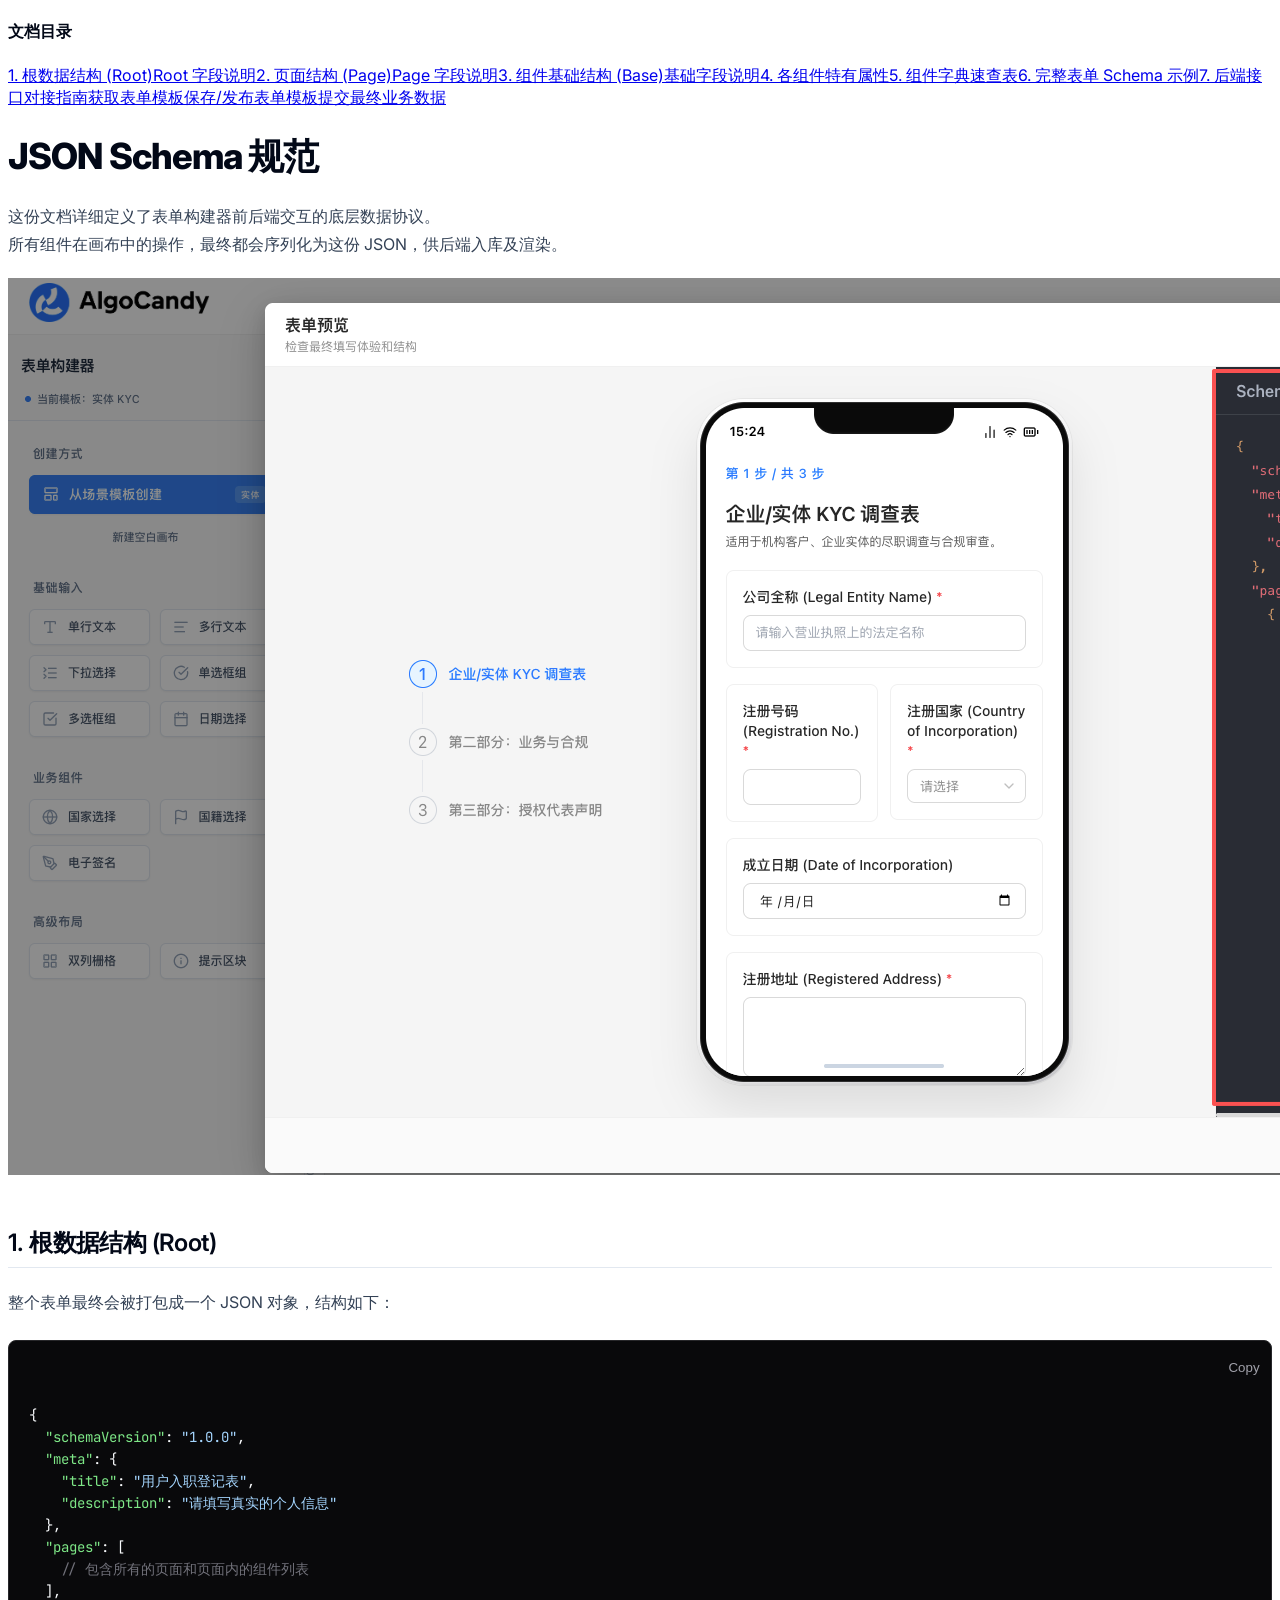
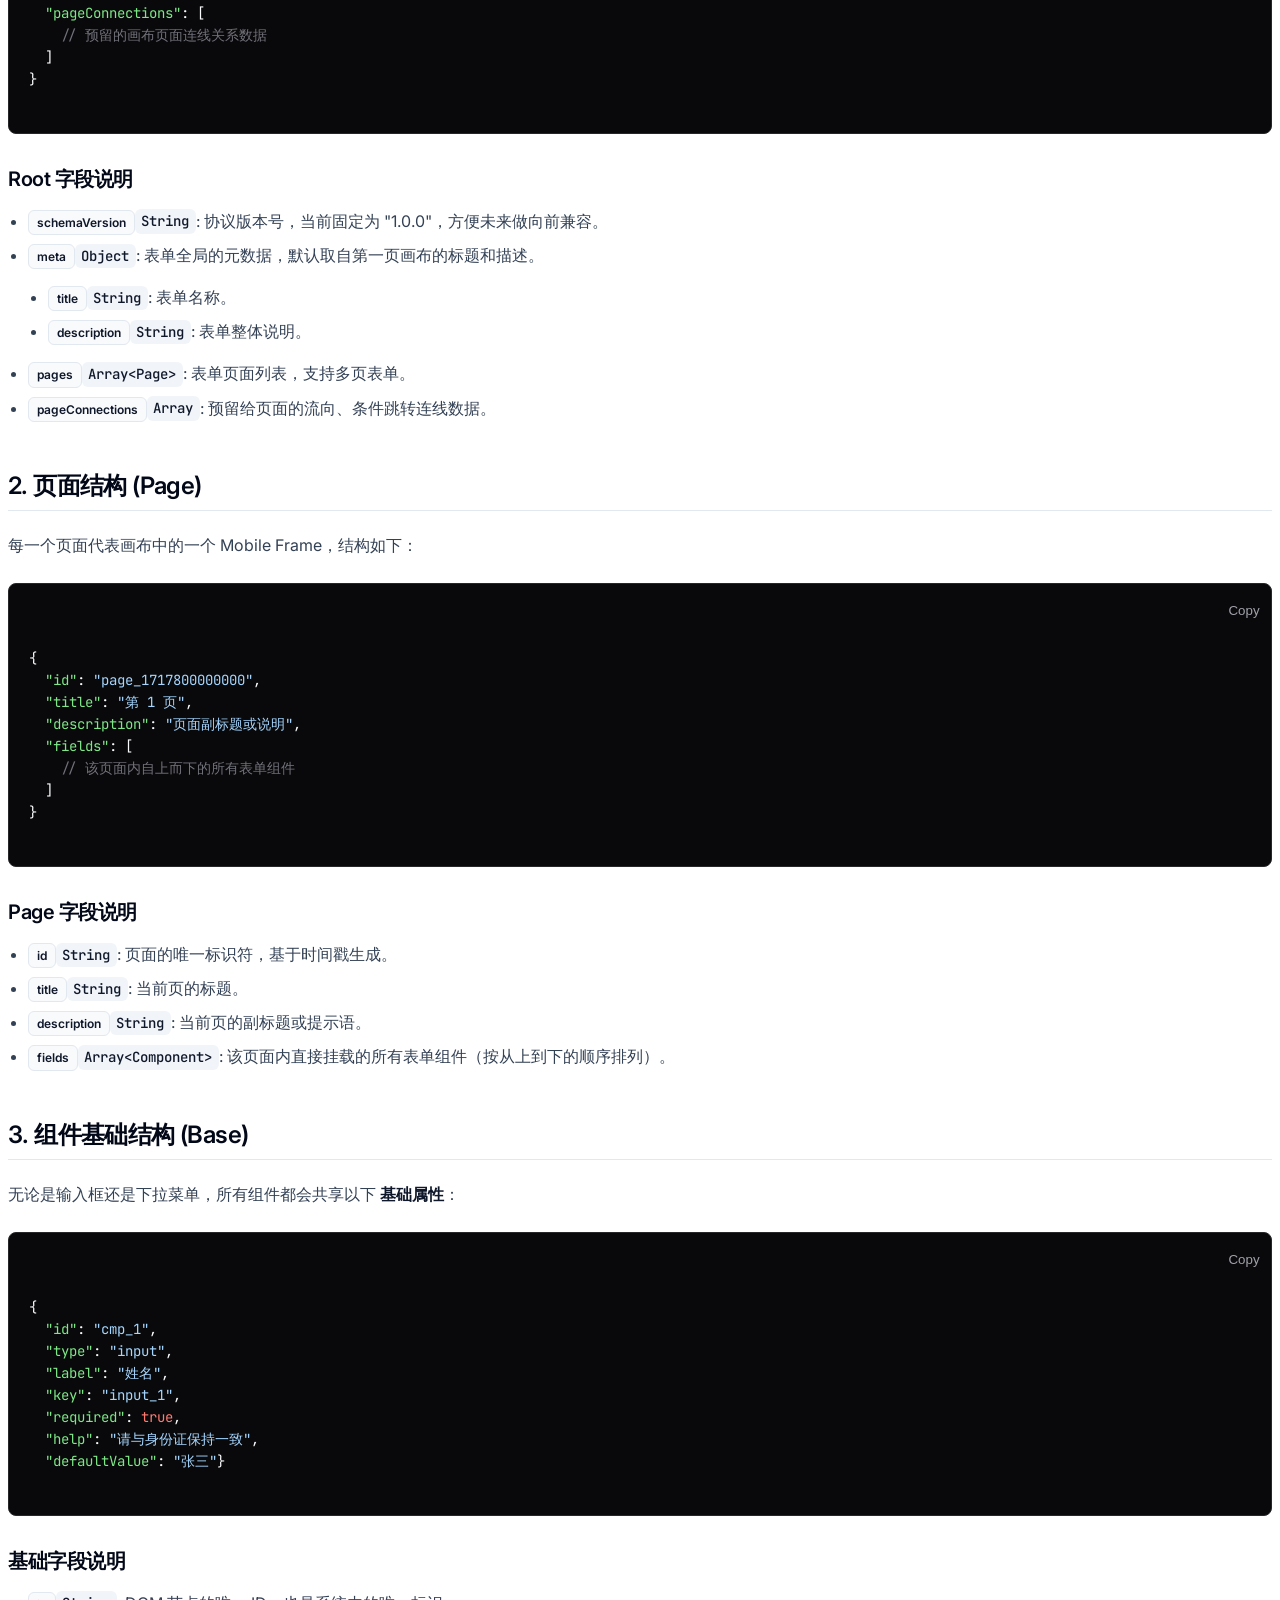
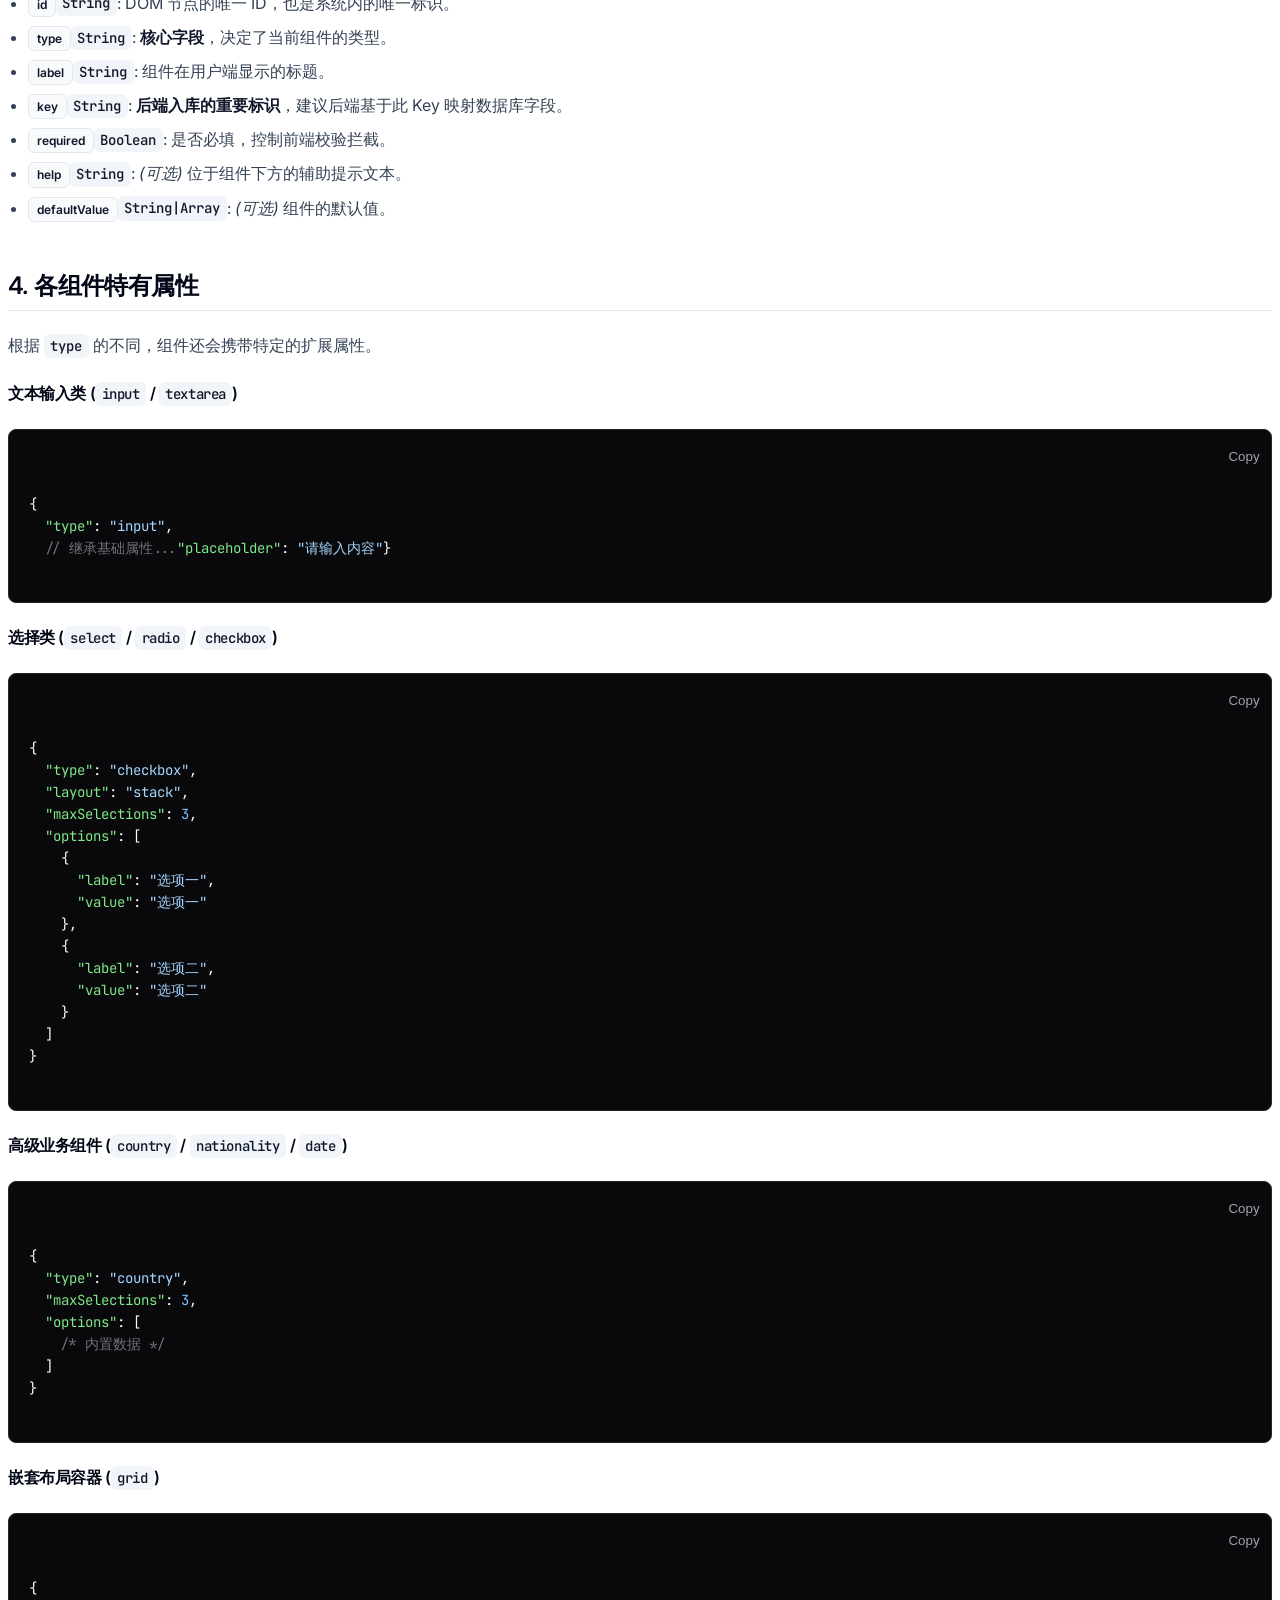
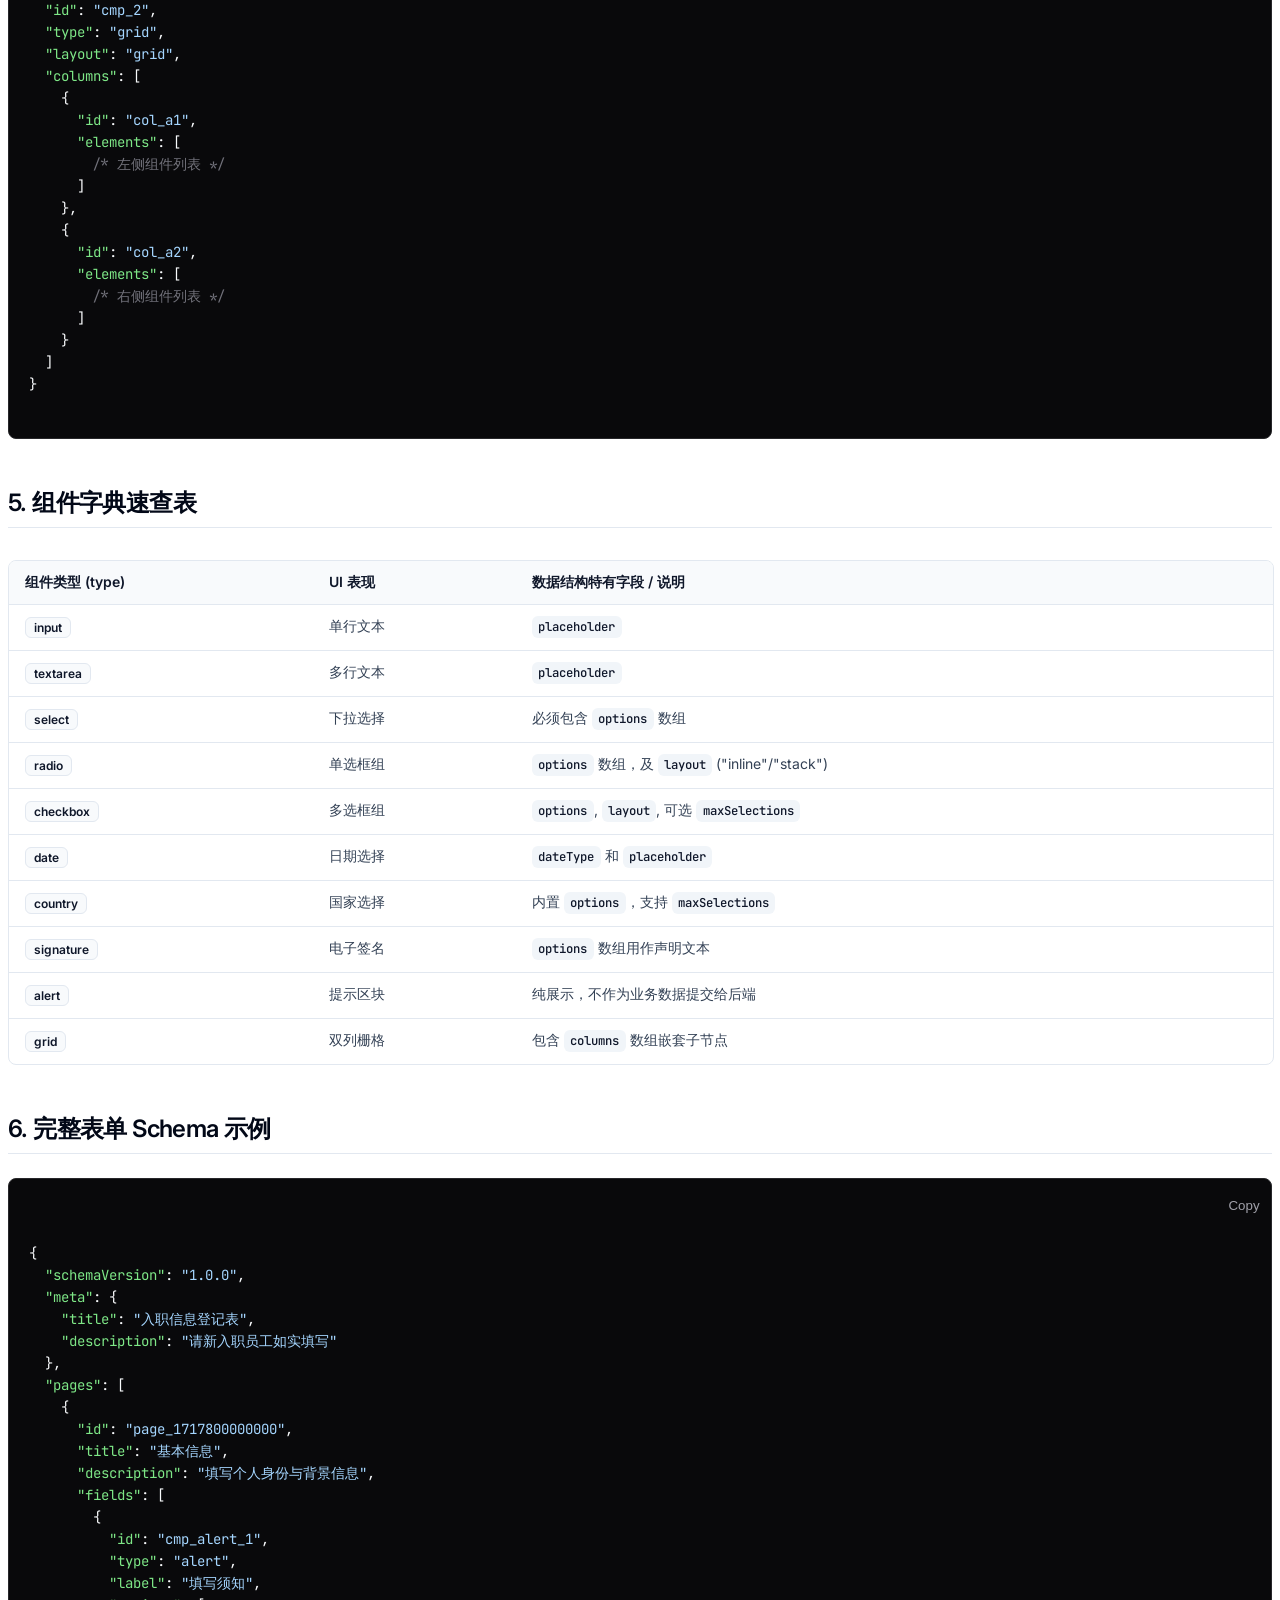
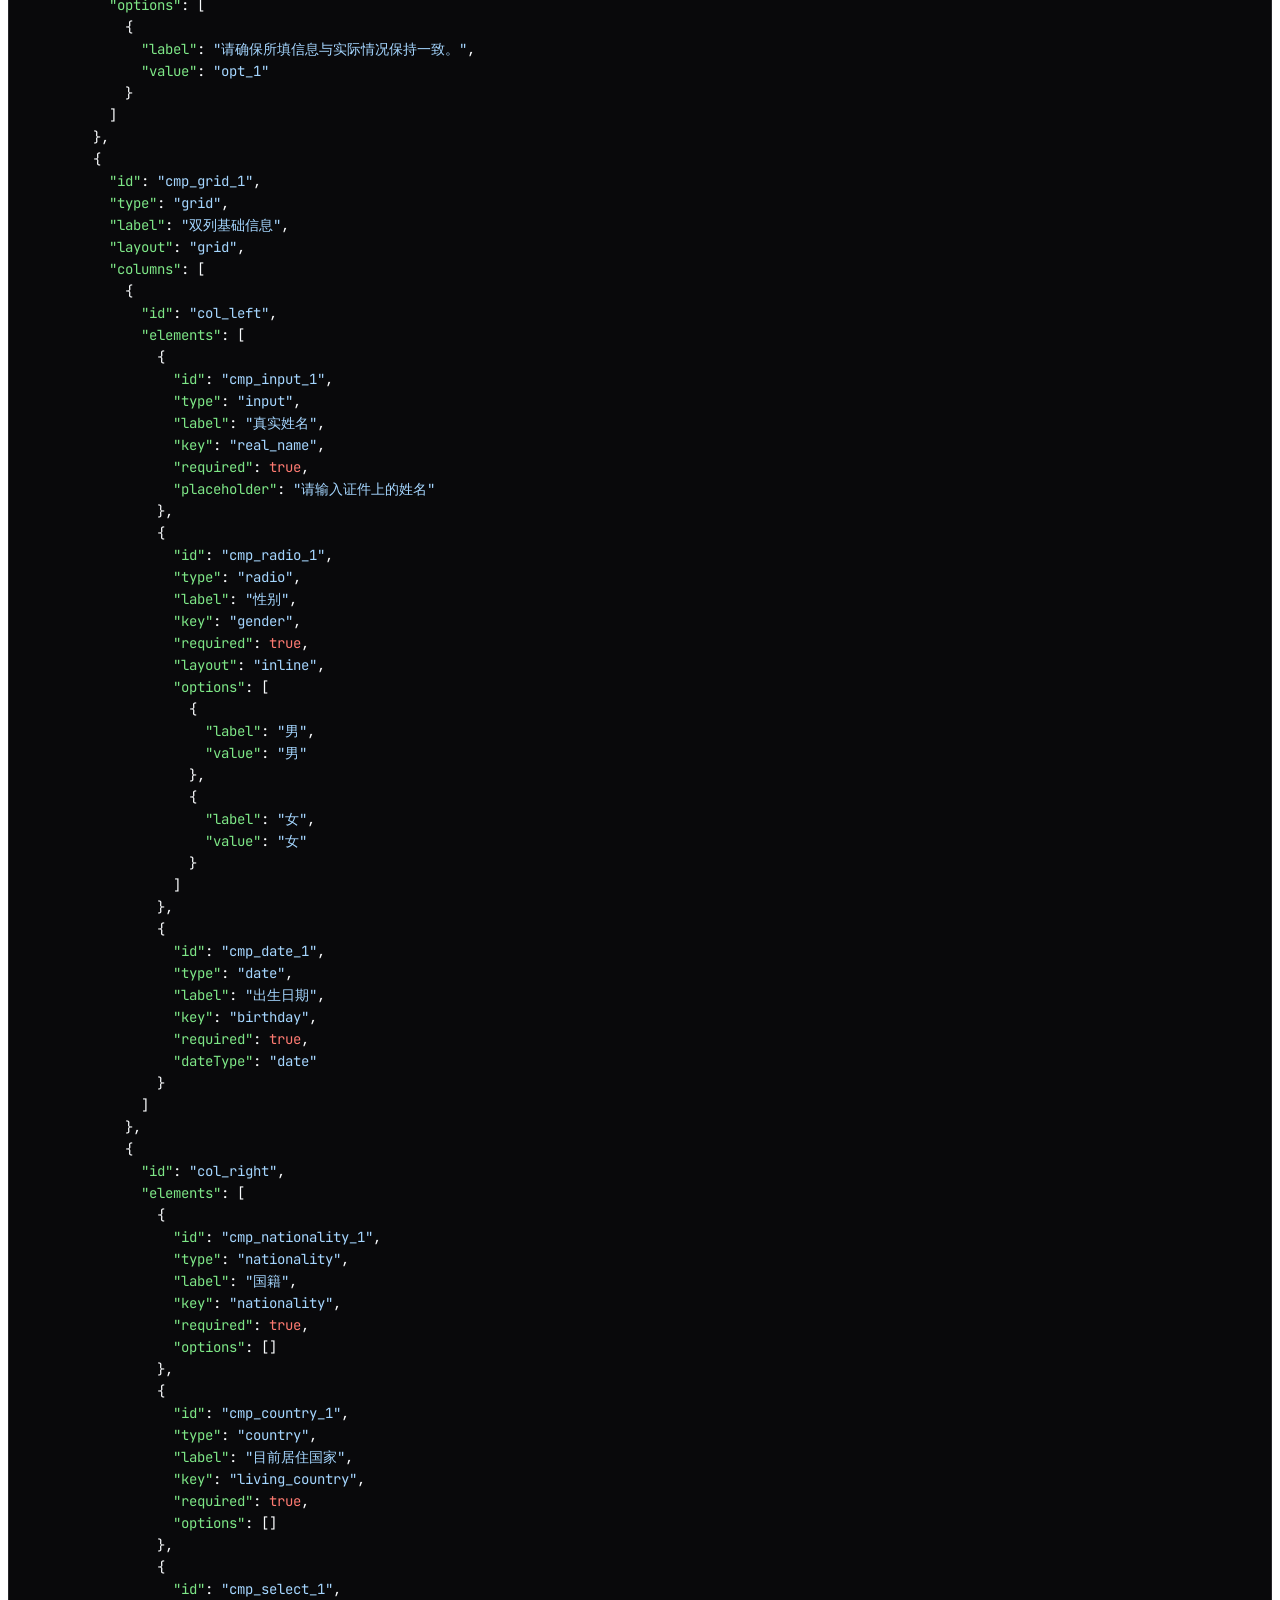
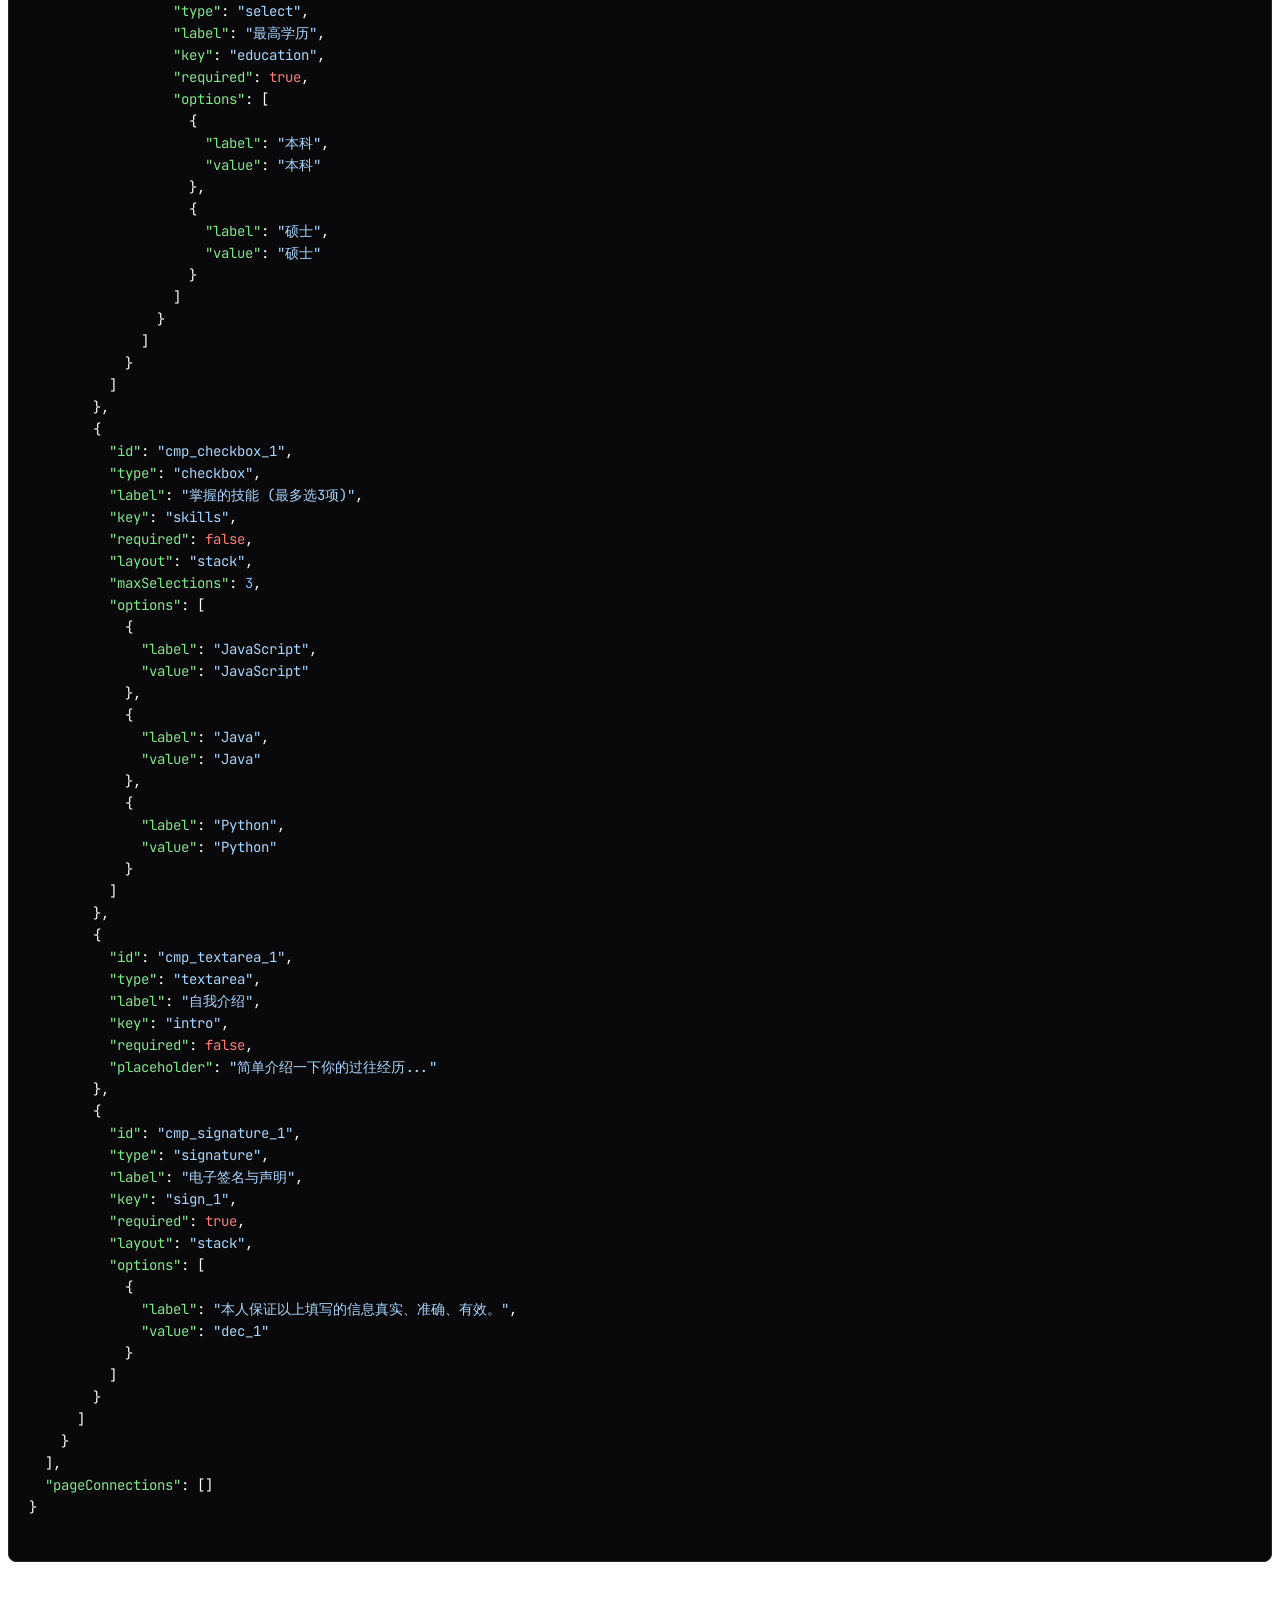
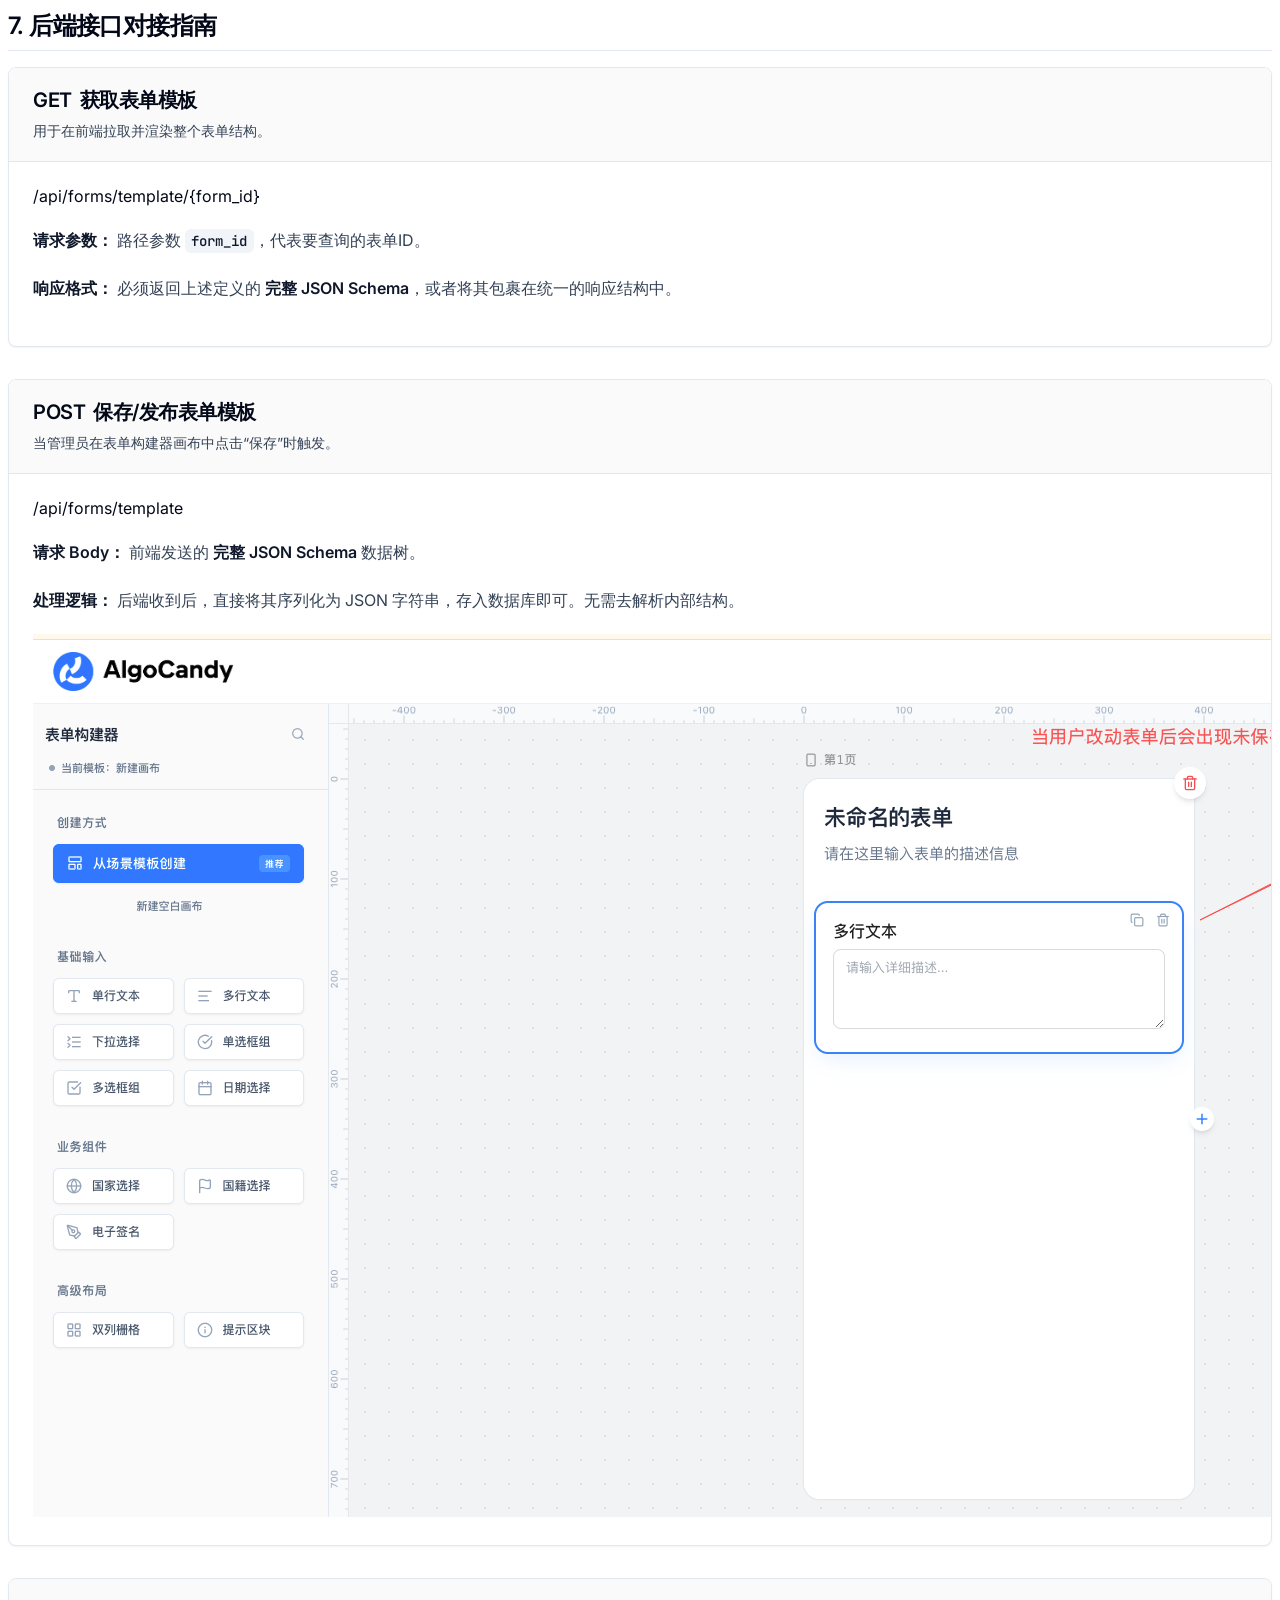
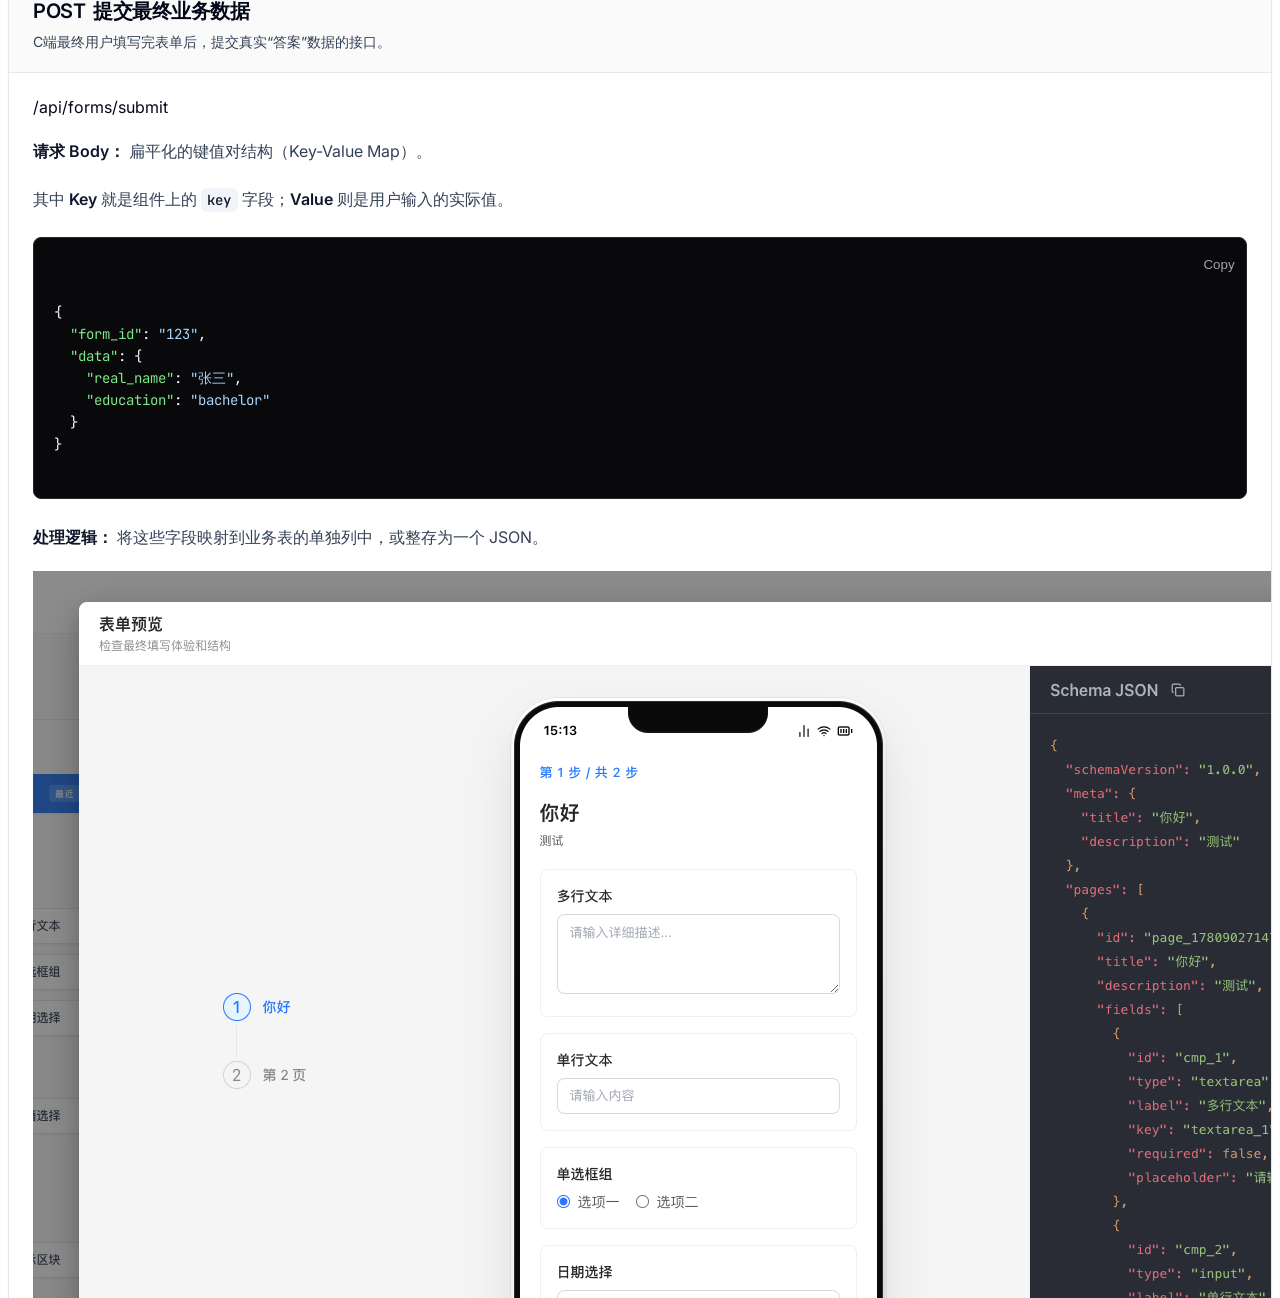
==== docs/schema_doc.html @ da994512 "docs:新增文档" ====
<!DOCTYPE html>
<html lang="zh-CN">

<head>
    <meta charset="UTF-8">
    <meta name="viewport" content="width=device-width,initial-scale=1">
    <title>表单构建器 JSON Schema 规范</title>
    <script src="https://cdn.tailwindcss.com"></script>
    <script src="https://cdn.jsdelivr.net/npm/lucide@latest/dist/umd/lucide.min.js"></script>
    <style>
        @import url(https://fonts.googleapis.com/css2?family=Inter:wght@400;500;600;700&display=swap);
        @import url(https://fonts.googleapis.com/css2?family=JetBrains+Mono:wght@400;500&display=swap);

        body {
            font-family: Inter, -apple-system, BlinkMacSystemFont, "Segoe UI", Roboto, "Helvetica Neue", Arial, sans-serif;
            background-color: #fff;
            color: #020817;
            -webkit-font-smoothing: antialiased
        }

        code {
            font-family: "JetBrains Mono", ui-monospace, SFMono-Regular, Menlo, Monaco, Consolas, monospace
        }

        .prose h1 {
            font-size: 2.25rem;
            font-weight: 800;
            letter-spacing: -.025em;
            margin-bottom: 1rem
        }

        .prose h2 {
            font-size: 1.5rem;
            font-weight: 600;
            letter-spacing: -.025em;
            margin-top: 3rem;
            margin-bottom: 1rem;
            padding-bottom: .5rem;
            border-bottom: 1px solid #e2e8f0;
            display: flex;
            align-items: center;
            gap: .5rem
        }

        .prose h3 {
            font-size: 1.25rem;
            font-weight: 600;
            letter-spacing: -.025em;
            margin-top: 2rem;
            margin-bottom: 1rem
        }

        .prose h4 {
            font-size: 1rem;
            font-weight: 600;
            letter-spacing: -.025em;
            margin-top: 1.5rem;
            margin-bottom: .5rem
        }

        .prose p {
            margin-top: 1.25rem;
            margin-bottom: 1.25rem;
            line-height: 1.75;
            color: #334155
        }

        .prose ul {
            margin-top: 1rem;
            margin-bottom: 1rem;
            padding-left: 1.25rem;
            list-style-type: disc;
            color: #334155
        }

        .prose li {
            margin-top: .5rem;
            line-height: 1.6
        }

        .prose strong {
            font-weight: 600;
            color: #0f172a
        }

        .prose :not(pre)>code {
            background-color: #f1f5f9;
            padding: .2rem .4rem;
            border-radius: .375rem;
            font-size: .875em;
            font-weight: 500;
            color: #0f172a
        }

        .code-block-wrapper {
            position: relative;
            margin-top: 1.5rem;
            margin-bottom: 1.5rem
        }

        pre {
            background-color: #09090b;
            color: #f8fafc;
            padding: 1.25rem;
            border-radius: .5rem;
            overflow-x: auto;
            font-size: .875rem;
            line-height: 1.5;
            margin: 0;
            border: 1px solid #27272a
        }

        .badge {
            display: inline-flex;
            align-items: center;
            border-radius: .375rem;
            border: 1px solid #e2e8f0;
            background-color: #f8fafc;
            padding: .125rem .5rem;
            font-size: .75rem;
            font-weight: 600;
            color: #0f172a;
            transition: background-color .2s
        }

        .badge-primary {
            background-color: #0f172a;
            color: #f8fafc;
            border-color: transparent
        }

        .table-container {
            width: 100%;
            overflow-x: auto;
            margin-top: 2rem;
            margin-bottom: 2rem;
            border-radius: .5rem;
            border: 1px solid #e2e8f0
        }

        table {
            width: 100%;
            text-align: left;
            border-collapse: collapse;
            font-size: .875rem
        }

        th {
            border-bottom: 1px solid #e2e8f0;
            padding: .75rem 1rem;
            font-weight: 600;
            color: #0f172a;
            background-color: #f8fafc
        }

        td {
            border-bottom: 1px solid #e2e8f0;
            padding: .75rem 1rem;
            color: #334155;
            vertical-align: top
        }

        tr:last-child td {
            border-bottom: none
        }

        tr:hover td {
            background-color: #f8fafc
        }

        .copy-btn {
            position: absolute;
            top: .75rem;
            right: .75rem;
            display: inline-flex;
            align-items: center;
            justify-content: center;
            border-radius: .375rem;
            height: 2rem;
            width: 2rem;
            color: #a1a1aa;
            background-color: transparent;
            border: none;
            transition: all .2s;
            cursor: pointer
        }

        .copy-btn:hover {
            color: #f8fafc;
            background-color: rgba(255, 255, 255, .1)
        }

        .copy-btn.copied {
            color: #10b981
        }

        .syntax-string {
            color: #a5d6ff
        }

        .syntax-number {
            color: #79c0ff
        }

        .syntax-boolean {
            color: #ff7b72
        }

        .syntax-key {
            color: #7ee787
        }

        .syntax-comment {
            color: #71717a
        }

        .card {
            border-radius: .5rem;
            border: 1px solid #e2e8f0;
            background-color: #fff;
            color: #020817;
            box-shadow: 0 1px 2px 0 rgba(0, 0, 0, .05);
            margin-bottom: 2rem;
            overflow: hidden
        }

        .card-header {
            display: flex;
            flex-direction: column;
            gap: .5rem;
            padding: 1.25rem 1.5rem;
            border-bottom: 1px solid #e2e8f0;
            background-color: #fafafa
        }

        .card-title {
            font-size: 1.125rem;
            font-weight: 600;
            line-height: 1.2;
            letter-spacing: -.025em;
            display: flex;
            align-items: center;
            gap: .5rem;
            margin: 0 !important
        }

        .card-description {
            font-size: .875rem;
            color: #64748b;
            margin: 0 !important;
            line-height: 1.5 !important
        }

        .card-content {
            padding: 1.5rem
        }

        #lightbox-overlay {
            position: fixed;
            top: 0;
            left: 0;
            width: 100vw;
            height: 100vh;
            background-color: rgba(0, 0, 0, .85);
            backdrop-filter: blur(4px);
            display: flex;
            justify-content: center;
            align-items: center;
            z-index: 9999;
            opacity: 0;
            pointer-events: none;
            transition: opacity .2s ease-in-out
        }

        #lightbox-overlay.active {
            opacity: 1;
            pointer-events: auto
        }

        #lightbox-overlay img {
            max-width: 90vw;
            max-height: 90vh;
            border-radius: .5rem;
            box-shadow: 0 25px 50px -12px rgba(0, 0, 0, .5);
            transform: scale(.95);
            transition: transform .2s cubic-bezier(.4, 0, .2, 1);
            object-fit: contain
        }

        #lightbox-overlay.active img {
            transform: scale(1)
        }

        .zoomable-img {
            cursor: zoom-in;
            transition: all .2s ease
        }

        .zoomable-img:hover {
            opacity: .9;
            box-shadow: 0 10px 15px -3px rgba(0, 0, 0, .1), 0 4px 6px -2px rgba(0, 0, 0, .05)
        }
    </style>
</head>

<body>
    <div class="flex max-w-7xl mx-auto px-4 sm:px-6 lg:px-8">
        <div class="hidden lg:block w-64 shrink-0 py-12 pr-8 border-r border-slate-100">
            <div class="sticky top-12">
                <h4 class="text-sm font-semibold text-slate-900 mb-4 tracking-tight">文档目录</h4>
                <nav id="toc" class="flex flex-col gap-2.5 text-[13px] text-slate-600 relative"></nav>
            </div>
        </div>
        <div class="flex-1 max-w-4xl py-12 px-6 sm:px-8 lg:pl-12 prose min-w-0" id="main-content">
            <h1>JSON Schema 规范</h1>
            <p class="text-lg text-slate-500 mt-2 mb-6">这份文档详细定义了表单构建器前后端交互的底层数据协议。<br>所有组件在画布中的操作，最终都会序列化为这份 JSON，供后端入库及渲染。</p><img src="images/image.png" alt="表单构建器（Admin 端）整体界面概览" class="zoomable-img my-8 rounded-xl border border-slate-200 shadow-sm w-full h-auto">
            <h2>1. 根数据结构 (Root)</h2>
            <p>整个表单最终会被打包成一个 JSON 对象，结构如下：</p>
            <div class="code-block-wrapper">
                <pre><code>

{
  <span class="syntax-key">"schemaVersion"</span>: <span class="syntax-string">"1.0.0"</span>,
  <span class="syntax-key">"meta"</span>: {
    <span class="syntax-key">"title"</span>: <span class="syntax-string">"用户入职登记表"</span>,
    <span class="syntax-key">"description"</span>: <span class="syntax-string">"请填写真实的个人信息"</span>
  },
  <span class="syntax-key">"pages"</span>: [
    <span class="syntax-comment">// 包含所有的页面和页面内的组件列表</span>
  ],
  <span class="syntax-key">"pageConnections"</span>: [
    <span class="syntax-comment">// 预留的画布页面连线关系数据</span>
  ]
}

</code></pre>
            </div>
            <h3>Root 字段说明</h3>
            <ul>
                <li><strong><span class="badge">schemaVersion</span></strong><code>String</code>: 协议版本号，当前固定为 "1.0.0"，方便未来做向前兼容。</li>
                <li><strong><span class="badge">meta</span></strong><code>Object</code>: 表单全局的元数据，默认取自第一页画布的标题和描述。<ul>
                        <li><strong><span class="badge">title</span></strong><code>String</code>: 表单名称。</li>
                        <li><strong><span class="badge">description</span></strong><code>String</code>: 表单整体说明。</li>
                    </ul>
                </li>
                <li><strong><span class="badge">pages</span></strong><code>Array&lt;Page&gt;</code>: 表单页面列表，支持多页表单。</li>
                <li><strong><span class="badge">pageConnections</span></strong><code>Array</code>: 预留给页面的流向、条件跳转连线数据。</li>
            </ul>
            <h2>2. 页面结构 (Page)</h2>
            <p>每一个页面代表画布中的一个 Mobile Frame，结构如下：</p>
            <div class="code-block-wrapper">
                <pre><code>

{
  <span class="syntax-key">"id"</span>: <span class="syntax-string">"page_1717800000000"</span>,
  <span class="syntax-key">"title"</span>: <span class="syntax-string">"第 1 页"</span>,
  <span class="syntax-key">"description"</span>: <span class="syntax-string">"页面副标题或说明"</span>,
  <span class="syntax-key">"fields"</span>: [
    <span class="syntax-comment">// 该页面内自上而下的所有表单组件</span>
  ]
}

</code></pre>
            </div>
            <h3>Page 字段说明</h3>
            <ul>
                <li><strong><span class="badge">id</span></strong><code>String</code>: 页面的唯一标识符，基于时间戳生成。</li>
                <li><strong><span class="badge">title</span></strong><code>String</code>: 当前页的标题。</li>
                <li><strong><span class="badge">description</span></strong><code>String</code>: 当前页的副标题或提示语。</li>
                <li><strong><span class="badge">fields</span></strong><code>Array&lt;Component&gt;</code>: 该页面内直接挂载的所有表单组件（按从上到下的顺序排列）。</li>
            </ul>
            <h2>3. 组件基础结构 (Base)</h2>
            <p>无论是输入框还是下拉菜单，所有组件都会共享以下 <strong>基础属性</strong>：</p>
            <div class="code-block-wrapper">
                <pre><code>

{
  <span class="syntax-key">"id"</span>: <span class="syntax-string">"cmp_1"</span>,
  <span class="syntax-key">"type"</span>: <span class="syntax-string">"input"</span>,
  <span class="syntax-key">"label"</span>: <span class="syntax-string">"姓名"</span>,
  <span class="syntax-key">"key"</span>: <span class="syntax-string">"input_1"</span>,
  <span class="syntax-key">"required"</span>: <span class="syntax-boolean">true</span>,
  <span class="syntax-key">"help"</span>: <span class="syntax-string">"请与身份证保持一致"</span>,
  <span class="syntax-key">"defaultValue"</span>: <span class="syntax-string">"张三"</span>}

</code></pre>
            </div>
            <h3>基础字段说明</h3>
            <ul>
                <li><strong><span class="badge">id</span></strong><code>String</code>: DOM 节点的唯一 ID，也是系统内的唯一标识。</li>
                <li><strong><span class="badge">type</span></strong><code>String</code>: <strong>核心字段</strong>，决定了当前组件的类型。</li>
                <li><strong><span class="badge">label</span></strong><code>String</code>: 组件在用户端显示的标题。</li>
                <li><strong><span class="badge">key</span></strong><code>String</code>: <strong>后端入库的重要标识</strong>，建议后端基于此 Key 映射数据库字段。</li>
                <li><strong><span class="badge">required</span></strong><code>Boolean</code>: 是否必填，控制前端校验拦截。</li>
                <li><strong><span class="badge">help</span></strong><code>String</code>: <em>(可选)</em> 位于组件下方的辅助提示文本。</li>
                <li><strong><span class="badge">defaultValue</span></strong><code>String|Array</code>: <em>(可选)</em> 组件的默认值。</li>
            </ul>
            <h2>4. 各组件特有属性</h2>
            <p>根据 <code>type</code> 的不同，组件还会携带特定的扩展属性。</p>
            <h4>文本输入类 (<code>input</code> / <code>textarea</code>)</h4>
            <div class="code-block-wrapper">
                <pre><code>

{
  <span class="syntax-key">"type"</span>: <span class="syntax-string">"input"</span>,
  <span class="syntax-comment">// 继承基础属性...</span><span class="syntax-key">"placeholder"</span>: <span class="syntax-string">"请输入内容"</span>}

</code></pre>
            </div>
            <h4>选择类 (<code>select</code> / <code>radio</code> / <code>checkbox</code>)</h4>
            <div class="code-block-wrapper">
                <pre><code>

{
  <span class="syntax-key">"type"</span>: <span class="syntax-string">"checkbox"</span>,
  <span class="syntax-key">"layout"</span>: <span class="syntax-string">"stack"</span>,
  <span class="syntax-key">"maxSelections"</span>: <span class="syntax-number">3</span>,
  <span class="syntax-key">"options"</span>: [
    {
      <span class="syntax-key">"label"</span>: <span class="syntax-string">"选项一"</span>,
      <span class="syntax-key">"value"</span>: <span class="syntax-string">"选项一"</span>
    },
    {
      <span class="syntax-key">"label"</span>: <span class="syntax-string">"选项二"</span>,
      <span class="syntax-key">"value"</span>: <span class="syntax-string">"选项二"</span>
    }
  ]
}

</code></pre>
            </div>
            <h4>高级业务组件 (<code>country</code> / <code>nationality</code> / <code>date</code>)</h4>
            <div class="code-block-wrapper">
                <pre><code>

{
  <span class="syntax-key">"type"</span>: <span class="syntax-string">"country"</span>,
  <span class="syntax-key">"maxSelections"</span>: <span class="syntax-number">3</span>,
  <span class="syntax-key">"options"</span>: [
    <span class="syntax-comment">/* 内置数据 */</span>
  ]
}

</code></pre>
            </div>
            <h4>嵌套布局容器 (<code>grid</code>)</h4>
            <div class="code-block-wrapper">
                <pre><code>

{
  <span class="syntax-key">"id"</span>: <span class="syntax-string">"cmp_2"</span>,
  <span class="syntax-key">"type"</span>: <span class="syntax-string">"grid"</span>,
  <span class="syntax-key">"layout"</span>: <span class="syntax-string">"grid"</span>,
  <span class="syntax-key">"columns"</span>: [
    {
      <span class="syntax-key">"id"</span>: <span class="syntax-string">"col_a1"</span>,
      <span class="syntax-key">"elements"</span>: [
        <span class="syntax-comment">/* 左侧组件列表 */</span>
      ]
    },
    {
      <span class="syntax-key">"id"</span>: <span class="syntax-string">"col_a2"</span>,
      <span class="syntax-key">"elements"</span>: [
        <span class="syntax-comment">/* 右侧组件列表 */</span>
      ]
    }
  ]
}

</code></pre>
            </div>
            <h2>5. 组件字典速查表</h2>
            <div class="table-container">
                <table>
                    <thead>
                        <tr>
                            <th class="w-1/4">组件类型 (type)</th>
                            <th class="w-1/4">UI 表现</th>
                            <th>数据结构特有字段 / 说明</th>
                        </tr>
                    </thead>
                    <tbody>
                        <tr>
                            <td><span class="badge font-mono">input</span></td>
                            <td>单行文本</td>
                            <td><code>placeholder</code></td>
                        </tr>
                        <tr>
                            <td><span class="badge font-mono">textarea</span></td>
                            <td>多行文本</td>
                            <td><code>placeholder</code></td>
                        </tr>
                        <tr>
                            <td><span class="badge font-mono">select</span></td>
                            <td>下拉选择</td>
                            <td>必须包含 <code>options</code> 数组</td>
                        </tr>
                        <tr>
                            <td><span class="badge font-mono">radio</span></td>
                            <td>单选框组</td>
                            <td><code>options</code> 数组，及 <code>layout</code> ("inline"/"stack")</td>
                        </tr>
                        <tr>
                            <td><span class="badge font-mono">checkbox</span></td>
                            <td>多选框组</td>
                            <td><code>options</code>, <code>layout</code>, 可选 <code>maxSelections</code></td>
                        </tr>
                        <tr>
                            <td><span class="badge font-mono">date</span></td>
                            <td>日期选择</td>
                            <td><code>dateType</code> 和 <code>placeholder</code></td>
                        </tr>
                        <tr>
                            <td><span class="badge font-mono">country</span></td>
                            <td>国家选择</td>
                            <td>内置 <code>options</code>，支持 <code>maxSelections</code></td>
                        </tr>
                        <tr>
                            <td><span class="badge font-mono">signature</span></td>
                            <td>电子签名</td>
                            <td><code>options</code> 数组用作声明文本</td>
                        </tr>
                        <tr>
                            <td><span class="badge font-mono">alert</span></td>
                            <td>提示区块</td>
                            <td>纯展示，不作为业务数据提交给后端</td>
                        </tr>
                        <tr>
                            <td><span class="badge font-mono">grid</span></td>
                            <td>双列栅格</td>
                            <td>包含 <code>columns</code> 数组嵌套子节点</td>
                        </tr>
                    </tbody>
                </table>
            </div>
            <h2>6. 完整表单 Schema 示例</h2>
            <div class="code-block-wrapper">
                <pre><code>

{
  <span class="syntax-key">"schemaVersion"</span>: <span class="syntax-string">"1.0.0"</span>,
  <span class="syntax-key">"meta"</span>: {
    <span class="syntax-key">"title"</span>: <span class="syntax-string">"入职信息登记表"</span>,
    <span class="syntax-key">"description"</span>: <span class="syntax-string">"请新入职员工如实填写"</span>
  },
  <span class="syntax-key">"pages"</span>: [
    {
      <span class="syntax-key">"id"</span>: <span class="syntax-string">"page_1717800000000"</span>,
      <span class="syntax-key">"title"</span>: <span class="syntax-string">"基本信息"</span>,
      <span class="syntax-key">"description"</span>: <span class="syntax-string">"填写个人身份与背景信息"</span>,
      <span class="syntax-key">"fields"</span>: [
        {
          <span class="syntax-key">"id"</span>: <span class="syntax-string">"cmp_alert_1"</span>,
          <span class="syntax-key">"type"</span>: <span class="syntax-string">"alert"</span>,
          <span class="syntax-key">"label"</span>: <span class="syntax-string">"填写须知"</span>,
          <span class="syntax-key">"options"</span>: [
            {
              <span class="syntax-key">"label"</span>: <span class="syntax-string">"请确保所填信息与实际情况保持一致。"</span>,
              <span class="syntax-key">"value"</span>: <span class="syntax-string">"opt_1"</span>
            }
          ]
        },
        {
          <span class="syntax-key">"id"</span>: <span class="syntax-string">"cmp_grid_1"</span>,
          <span class="syntax-key">"type"</span>: <span class="syntax-string">"grid"</span>,
          <span class="syntax-key">"label"</span>: <span class="syntax-string">"双列基础信息"</span>,
          <span class="syntax-key">"layout"</span>: <span class="syntax-string">"grid"</span>,
          <span class="syntax-key">"columns"</span>: [
            {
              <span class="syntax-key">"id"</span>: <span class="syntax-string">"col_left"</span>,
              <span class="syntax-key">"elements"</span>: [
                {
                  <span class="syntax-key">"id"</span>: <span class="syntax-string">"cmp_input_1"</span>,
                  <span class="syntax-key">"type"</span>: <span class="syntax-string">"input"</span>,
                  <span class="syntax-key">"label"</span>: <span class="syntax-string">"真实姓名"</span>,
                  <span class="syntax-key">"key"</span>: <span class="syntax-string">"real_name"</span>,
                  <span class="syntax-key">"required"</span>: <span class="syntax-boolean">true</span>,
                  <span class="syntax-key">"placeholder"</span>: <span class="syntax-string">"请输入证件上的姓名"</span>
                },
                {
                  <span class="syntax-key">"id"</span>: <span class="syntax-string">"cmp_radio_1"</span>,
                  <span class="syntax-key">"type"</span>: <span class="syntax-string">"radio"</span>,
                  <span class="syntax-key">"label"</span>: <span class="syntax-string">"性别"</span>,
                  <span class="syntax-key">"key"</span>: <span class="syntax-string">"gender"</span>,
                  <span class="syntax-key">"required"</span>: <span class="syntax-boolean">true</span>,
                  <span class="syntax-key">"layout"</span>: <span class="syntax-string">"inline"</span>,
                  <span class="syntax-key">"options"</span>: [
                    {
                      <span class="syntax-key">"label"</span>: <span class="syntax-string">"男"</span>,
                      <span class="syntax-key">"value"</span>: <span class="syntax-string">"男"</span>
                    },
                    {
                      <span class="syntax-key">"label"</span>: <span class="syntax-string">"女"</span>,
                      <span class="syntax-key">"value"</span>: <span class="syntax-string">"女"</span>
                    }
                  ]
                },
                {
                  <span class="syntax-key">"id"</span>: <span class="syntax-string">"cmp_date_1"</span>,
                  <span class="syntax-key">"type"</span>: <span class="syntax-string">"date"</span>,
                  <span class="syntax-key">"label"</span>: <span class="syntax-string">"出生日期"</span>,
                  <span class="syntax-key">"key"</span>: <span class="syntax-string">"birthday"</span>,
                  <span class="syntax-key">"required"</span>: <span class="syntax-boolean">true</span>,
                  <span class="syntax-key">"dateType"</span>: <span class="syntax-string">"date"</span>
                }
              ]
            },
            {
              <span class="syntax-key">"id"</span>: <span class="syntax-string">"col_right"</span>,
              <span class="syntax-key">"elements"</span>: [
                {
                  <span class="syntax-key">"id"</span>: <span class="syntax-string">"cmp_nationality_1"</span>,
                  <span class="syntax-key">"type"</span>: <span class="syntax-string">"nationality"</span>,
                  <span class="syntax-key">"label"</span>: <span class="syntax-string">"国籍"</span>,
                  <span class="syntax-key">"key"</span>: <span class="syntax-string">"nationality"</span>,
                  <span class="syntax-key">"required"</span>: <span class="syntax-boolean">true</span>,
                  <span class="syntax-key">"options"</span>: []
                },
                {
                  <span class="syntax-key">"id"</span>: <span class="syntax-string">"cmp_country_1"</span>,
                  <span class="syntax-key">"type"</span>: <span class="syntax-string">"country"</span>,
                  <span class="syntax-key">"label"</span>: <span class="syntax-string">"目前居住国家"</span>,
                  <span class="syntax-key">"key"</span>: <span class="syntax-string">"living_country"</span>,
                  <span class="syntax-key">"required"</span>: <span class="syntax-boolean">true</span>,
                  <span class="syntax-key">"options"</span>: []
                },
                {
                  <span class="syntax-key">"id"</span>: <span class="syntax-string">"cmp_select_1"</span>,
                  <span class="syntax-key">"type"</span>: <span class="syntax-string">"select"</span>,
                  <span class="syntax-key">"label"</span>: <span class="syntax-string">"最高学历"</span>,
                  <span class="syntax-key">"key"</span>: <span class="syntax-string">"education"</span>,
                  <span class="syntax-key">"required"</span>: <span class="syntax-boolean">true</span>,
                  <span class="syntax-key">"options"</span>: [
                    {
                      <span class="syntax-key">"label"</span>: <span class="syntax-string">"本科"</span>,
                      <span class="syntax-key">"value"</span>: <span class="syntax-string">"本科"</span>
                    },
                    {
                      <span class="syntax-key">"label"</span>: <span class="syntax-string">"硕士"</span>,
                      <span class="syntax-key">"value"</span>: <span class="syntax-string">"硕士"</span>
                    }
                  ]
                }
              ]
            }
          ]
        },
        {
          <span class="syntax-key">"id"</span>: <span class="syntax-string">"cmp_checkbox_1"</span>,
          <span class="syntax-key">"type"</span>: <span class="syntax-string">"checkbox"</span>,
          <span class="syntax-key">"label"</span>: <span class="syntax-string">"掌握的技能 (最多选3项)"</span>,
          <span class="syntax-key">"key"</span>: <span class="syntax-string">"skills"</span>,
          <span class="syntax-key">"required"</span>: <span class="syntax-boolean">false</span>,
          <span class="syntax-key">"layout"</span>: <span class="syntax-string">"stack"</span>,
          <span class="syntax-key">"maxSelections"</span>: <span class="syntax-number">3</span>,
          <span class="syntax-key">"options"</span>: [
            {
              <span class="syntax-key">"label"</span>: <span class="syntax-string">"JavaScript"</span>,
              <span class="syntax-key">"value"</span>: <span class="syntax-string">"JavaScript"</span>
            },
            {
              <span class="syntax-key">"label"</span>: <span class="syntax-string">"Java"</span>,
              <span class="syntax-key">"value"</span>: <span class="syntax-string">"Java"</span>
            },
            {
              <span class="syntax-key">"label"</span>: <span class="syntax-string">"Python"</span>,
              <span class="syntax-key">"value"</span>: <span class="syntax-string">"Python"</span>
            }
          ]
        },
        {
          <span class="syntax-key">"id"</span>: <span class="syntax-string">"cmp_textarea_1"</span>,
          <span class="syntax-key">"type"</span>: <span class="syntax-string">"textarea"</span>,
          <span class="syntax-key">"label"</span>: <span class="syntax-string">"自我介绍"</span>,
          <span class="syntax-key">"key"</span>: <span class="syntax-string">"intro"</span>,
          <span class="syntax-key">"required"</span>: <span class="syntax-boolean">false</span>,
          <span class="syntax-key">"placeholder"</span>: <span class="syntax-string">"简单介绍一下你的过往经历..."</span>
        },
        {
          <span class="syntax-key">"id"</span>: <span class="syntax-string">"cmp_signature_1"</span>,
          <span class="syntax-key">"type"</span>: <span class="syntax-string">"signature"</span>,
          <span class="syntax-key">"label"</span>: <span class="syntax-string">"电子签名与声明"</span>,
          <span class="syntax-key">"key"</span>: <span class="syntax-string">"sign_1"</span>,
          <span class="syntax-key">"required"</span>: <span class="syntax-boolean">true</span>,
          <span class="syntax-key">"layout"</span>: <span class="syntax-string">"stack"</span>,
          <span class="syntax-key">"options"</span>: [
            {
              <span class="syntax-key">"label"</span>: <span class="syntax-string">"本人保证以上填写的信息真实、准确、有效。"</span>,
              <span class="syntax-key">"value"</span>: <span class="syntax-string">"dec_1"</span>
            }
          ]
        }
      ]
    }
  ],
  <span class="syntax-key">"pageConnections"</span>: []
}

</code></pre>
            </div>
            <h2>7. 后端接口对接指南</h2>
            <div class="card">
                <div class="card-header">
                    <h3 class="card-title"><span class="inline-flex items-center rounded-md border px-2 py-0.5 text-xs font-semibold bg-slate-900 text-slate-50 border-transparent">GET</span> 获取表单模板</h3>
                    <p class="card-description">用于在前端拉取并渲染整个表单结构。</p>
                </div>
                <div class="card-content">
                    <div class="bg-slate-50 p-4 rounded-md border border-slate-200 font-mono text-sm mb-4">/api/forms/template/{form_id}</div>
                    <div class="text-sm text-slate-600 space-y-2">
                        <p><strong class="text-slate-900">请求参数：</strong> 路径参数 <code>form_id</code>，代表要查询的表单ID。</p>
                        <p><strong class="text-slate-900">响应格式：</strong> 必须返回上述定义的 <strong>完整 JSON Schema</strong>，或者将其包裹在统一的响应结构中。</p>
                    </div>
                </div>
            </div>
            <div class="card">
                <div class="card-header">
                    <h3 class="card-title"><span class="inline-flex items-center rounded-md border px-2 py-0.5 text-xs font-semibold bg-slate-100 text-slate-900 border-slate-200">POST</span> 保存/发布表单模板</h3>
                    <p class="card-description">当管理员在表单构建器画布中点击“保存”时触发。</p>
                </div>
                <div class="card-content">
                    <div class="bg-slate-50 p-4 rounded-md border border-slate-200 font-mono text-sm mb-4">/api/forms/template</div>
                    <div class="text-sm text-slate-600 space-y-2">
                        <p><strong class="text-slate-900">请求 Body：</strong> 前端发送的 <strong>完整 JSON Schema</strong> 数据树。</p>
                        <p><strong class="text-slate-900">处理逻辑：</strong> 后端收到后，直接将其序列化为 JSON 字符串，存入数据库即可。无需去解析内部结构。</p>
                    </div><img src="images/image2.png" alt="表单构建器画布设计及右上角保存按钮" class="zoomable-img mt-6 rounded-lg border border-slate-200 shadow-sm w-full h-auto">
                </div>
            </div>
            <div class="card">
                <div class="card-header">
                    <h3 class="card-title"><span class="inline-flex items-center rounded-md border px-2 py-0.5 text-xs font-semibold bg-slate-100 text-slate-900 border-slate-200">POST</span> 提交最终业务数据</h3>
                    <p class="card-description">C端最终用户填写完表单后，提交真实“答案”数据的接口。</p>
                </div>
                <div class="card-content">
                    <div class="bg-slate-50 p-4 rounded-md border border-slate-200 font-mono text-sm mb-4">/api/forms/submit</div>
                    <div class="text-sm text-slate-600 space-y-3">
                        <p><strong class="text-slate-900">请求 Body：</strong> 扁平化的键值对结构（Key-Value Map）。</p>
                        <p>其中 <strong>Key</strong> 就是组件上的 <code>key</code> 字段；<strong>Value</strong> 则是用户输入的实际值。</p>
                        <div class="code-block-wrapper !my-3">
                            <pre class="!m-0"><code>

{
  <span class="syntax-key">"form_id"</span>: <span class="syntax-string">"123"</span>,
  <span class="syntax-key">"data"</span>: {
    <span class="syntax-key">"real_name"</span>: <span class="syntax-string">"张三"</span>,
    <span class="syntax-key">"education"</span>: <span class="syntax-string">"bachelor"</span>
  }
}

</code></pre>
                        </div>
                        <p><strong class="text-slate-900">处理逻辑：</strong> 将这些字段映射到业务表的单独列中，或整存为一个 JSON。</p>
                    </div><img src="images/image3.png" alt="前端（C端）表单填写及提交预览" class="zoomable-img mt-6 rounded-lg border border-slate-200 shadow-sm w-full h-auto">
                </div>
            </div>
        </div>
        <script>
            const hasLucide = "undefined" != typeof lucide;
            hasLucide && lucide.createIcons(), document.querySelectorAll(".code-block-wrapper").forEach(e => {
                const c = e.querySelector("pre");
                if (!c) return;
                const i = document.createElement("button");
                i.className = "copy-btn", i.innerHTML = hasLucide ? '<i data-lucide="copy" class="w-4 h-4"></i>' : "Copy", i.addEventListener("click", () => {
                    const e = c.innerText || c.textContent;
                    navigator.clipboard.writeText(e).then(() => {
                        i.classList.add("copied"), i.innerHTML = hasLucide ? '<i data-lucide="check" class="w-4 h-4"></i>' : "Done", hasLucide && lucide.createIcons({
                            root: i
                        }), setTimeout(() => {
                            i.classList.remove("copied"), i.innerHTML = hasLucide ? '<i data-lucide="copy" class="w-4 h-4"></i>' : "Copy", hasLucide && lucide.createIcons({
                                root: i
                            })
                        }, 2e3)
                    })
                }), e.appendChild(i)
            }), hasLucide && lucide.createIcons()
        </script>
        <div id="lightbox-overlay" onclick="closeLightbox()"><img id="lightbox-img" src="" alt="Enlarged image preview"></div>
    </div>
    <script>
        function openLightbox(e) {
            const t = document.getElementById("lightbox-overlay"),
                c = document.getElementById("lightbox-img");
            c.src = e, t.classList.add("active"), document.body.style.overflow = "hidden"
        }

        function closeLightbox() {
            document.getElementById("lightbox-overlay").classList.remove("active"), document.body.style.overflow = ""
        }
        document.addEventListener("keydown", e => {
            "Escape" === e.key && closeLightbox()
        });
        const mainContent = document.getElementById("main-content"),
            toc = document.getElementById("toc");
        if (mainContent && toc) {
            const e = mainContent.querySelectorAll("h2, h3");
            e.forEach((e, t) => {
                e.id || (e.id = "heading-" + t);
                const c = document.createElement("a");
                c.href = "#" + e.id;
                const o = e.textContent.replace(/GET|POST/, "").trim();
                c.textContent = o, c.className = "hover:text-slate-900 transition-colors inline-block leading-relaxed", "h3" === e.tagName.toLowerCase() && (c.className += " pl-4 text-slate-500"), toc.appendChild(c)
            });
            const t = new IntersectionObserver(e => {
                e.forEach(e => {
                    if (e.isIntersecting) {
                        const t = toc.querySelector(`a[href="#${e.target.id}"]`);
                        toc.querySelectorAll("a").forEach(e => e.classList.remove("text-indigo-600", "font-medium")), t && t.classList.add("text-indigo-600", "font-medium")
                    }
                })
            }, {
                rootMargin: "0px 0px -80% 0px"
            });
            e.forEach(e => t.observe(e))
        }
    </script>
</body>

</html>
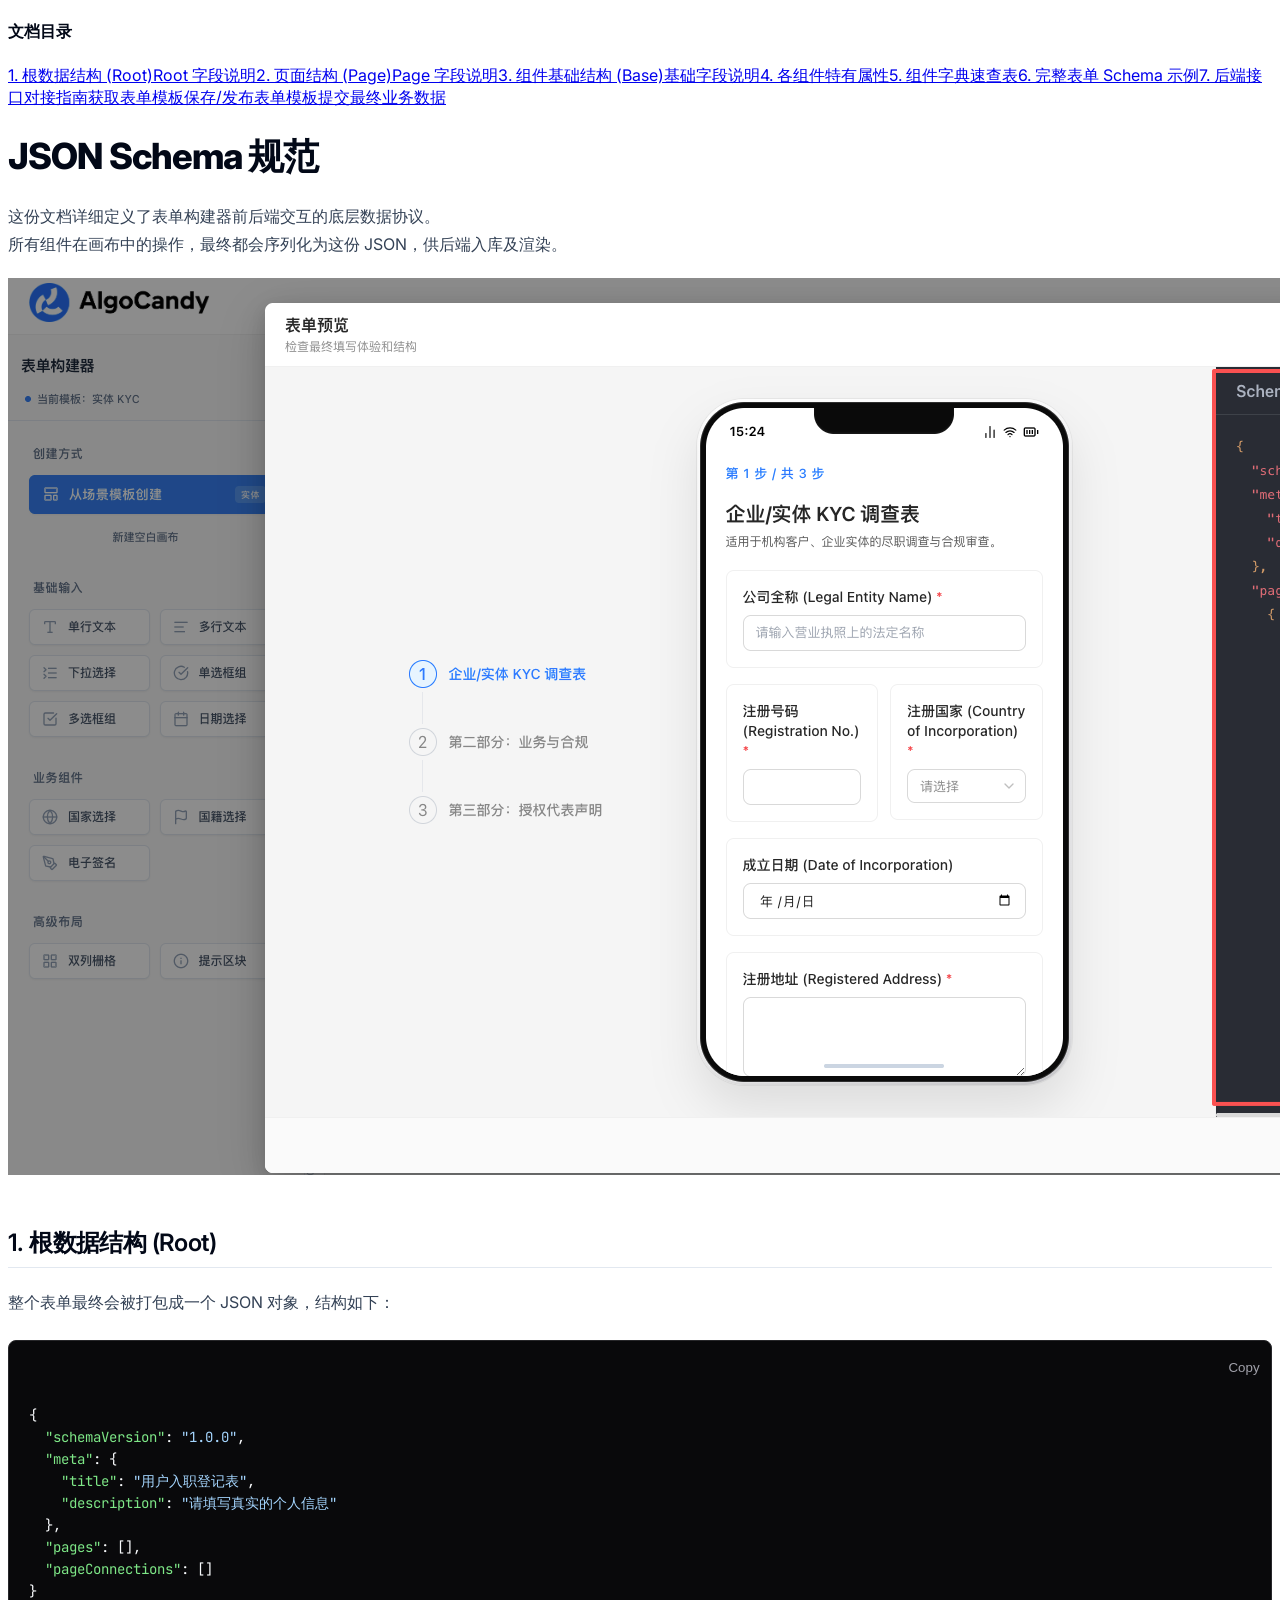
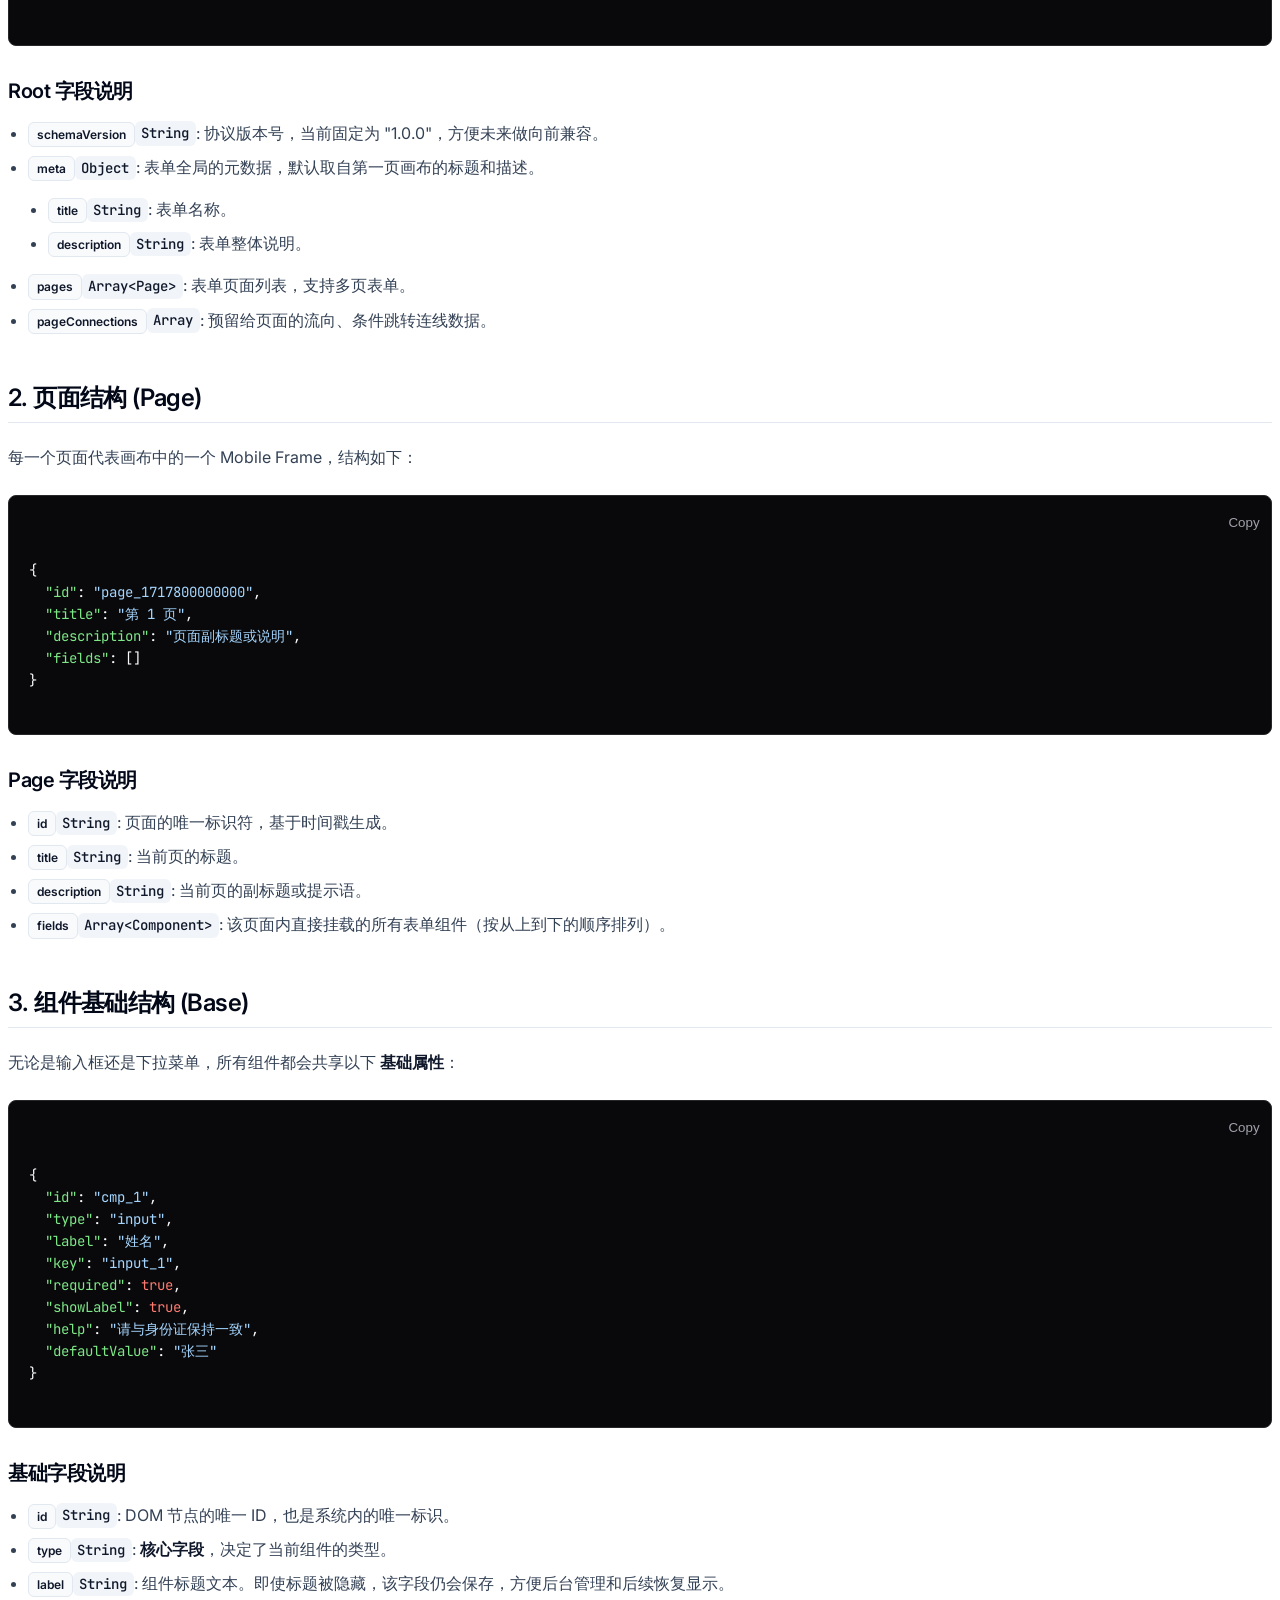
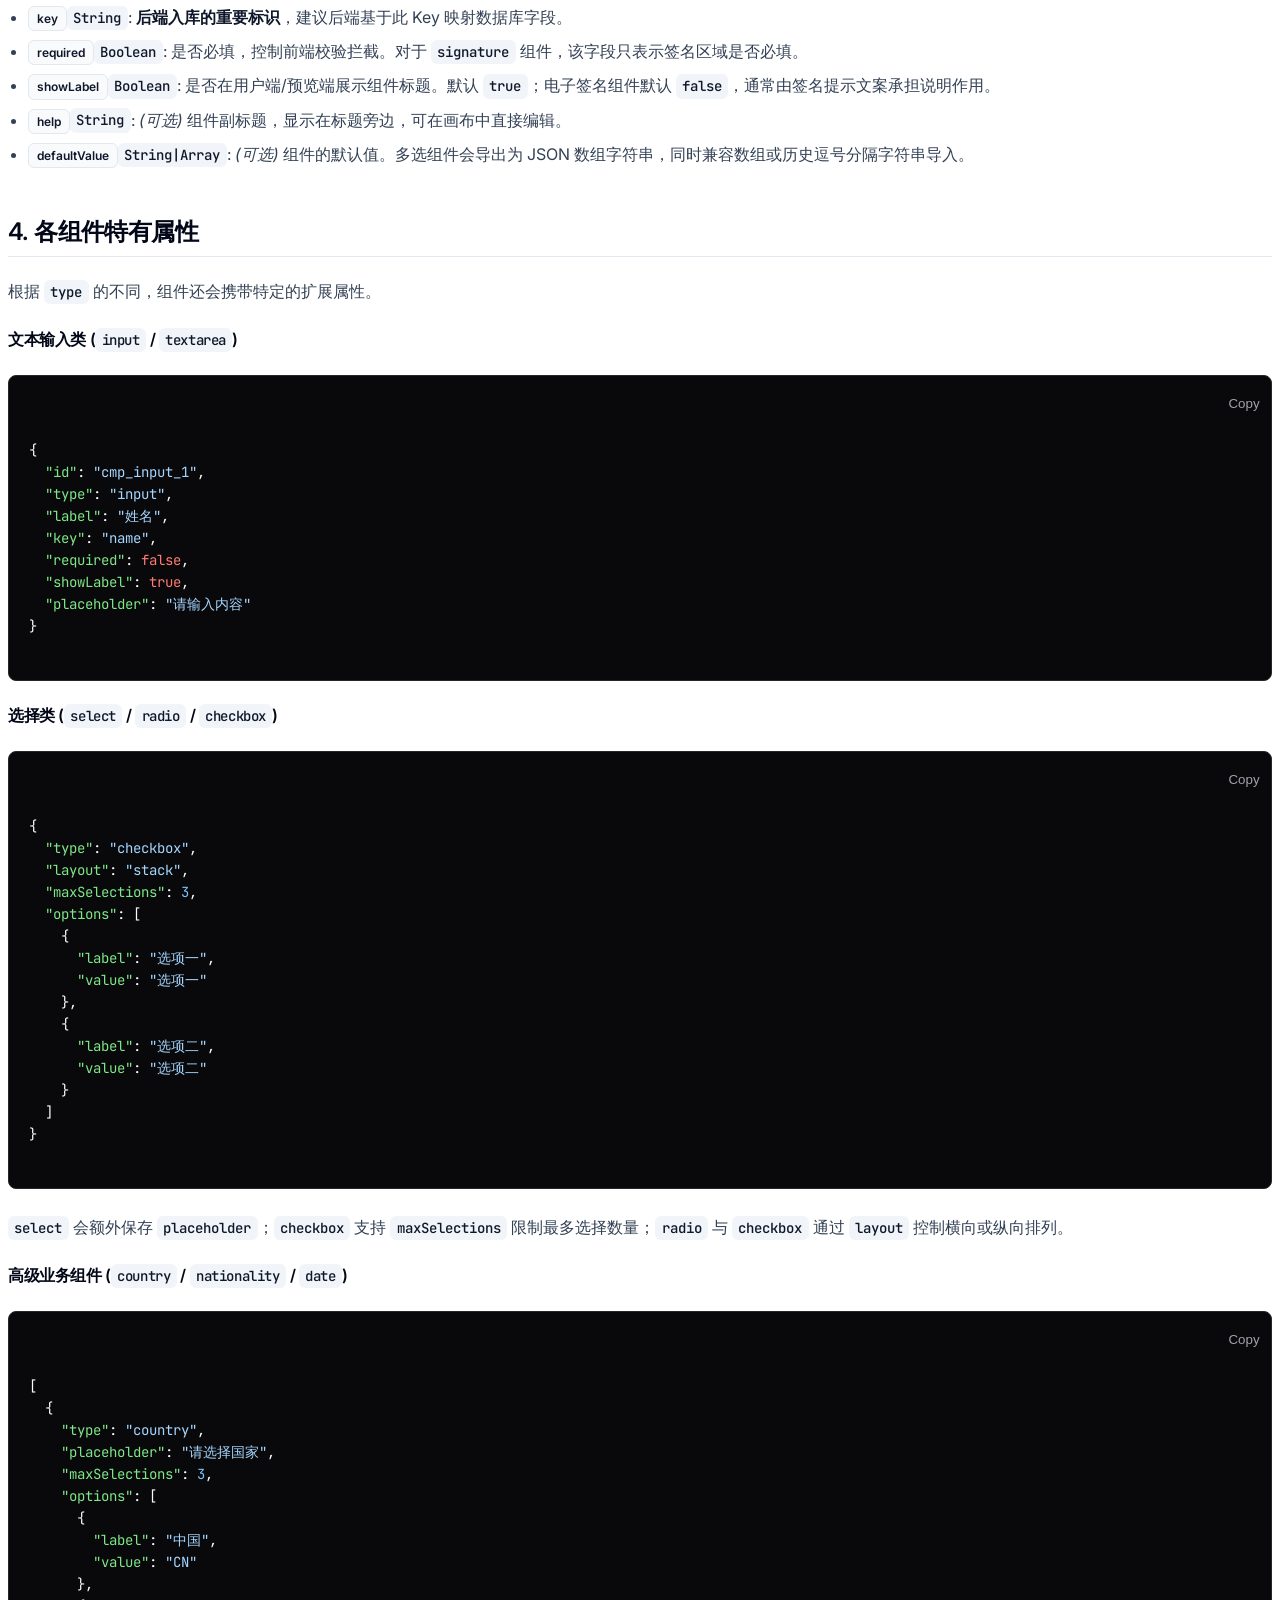
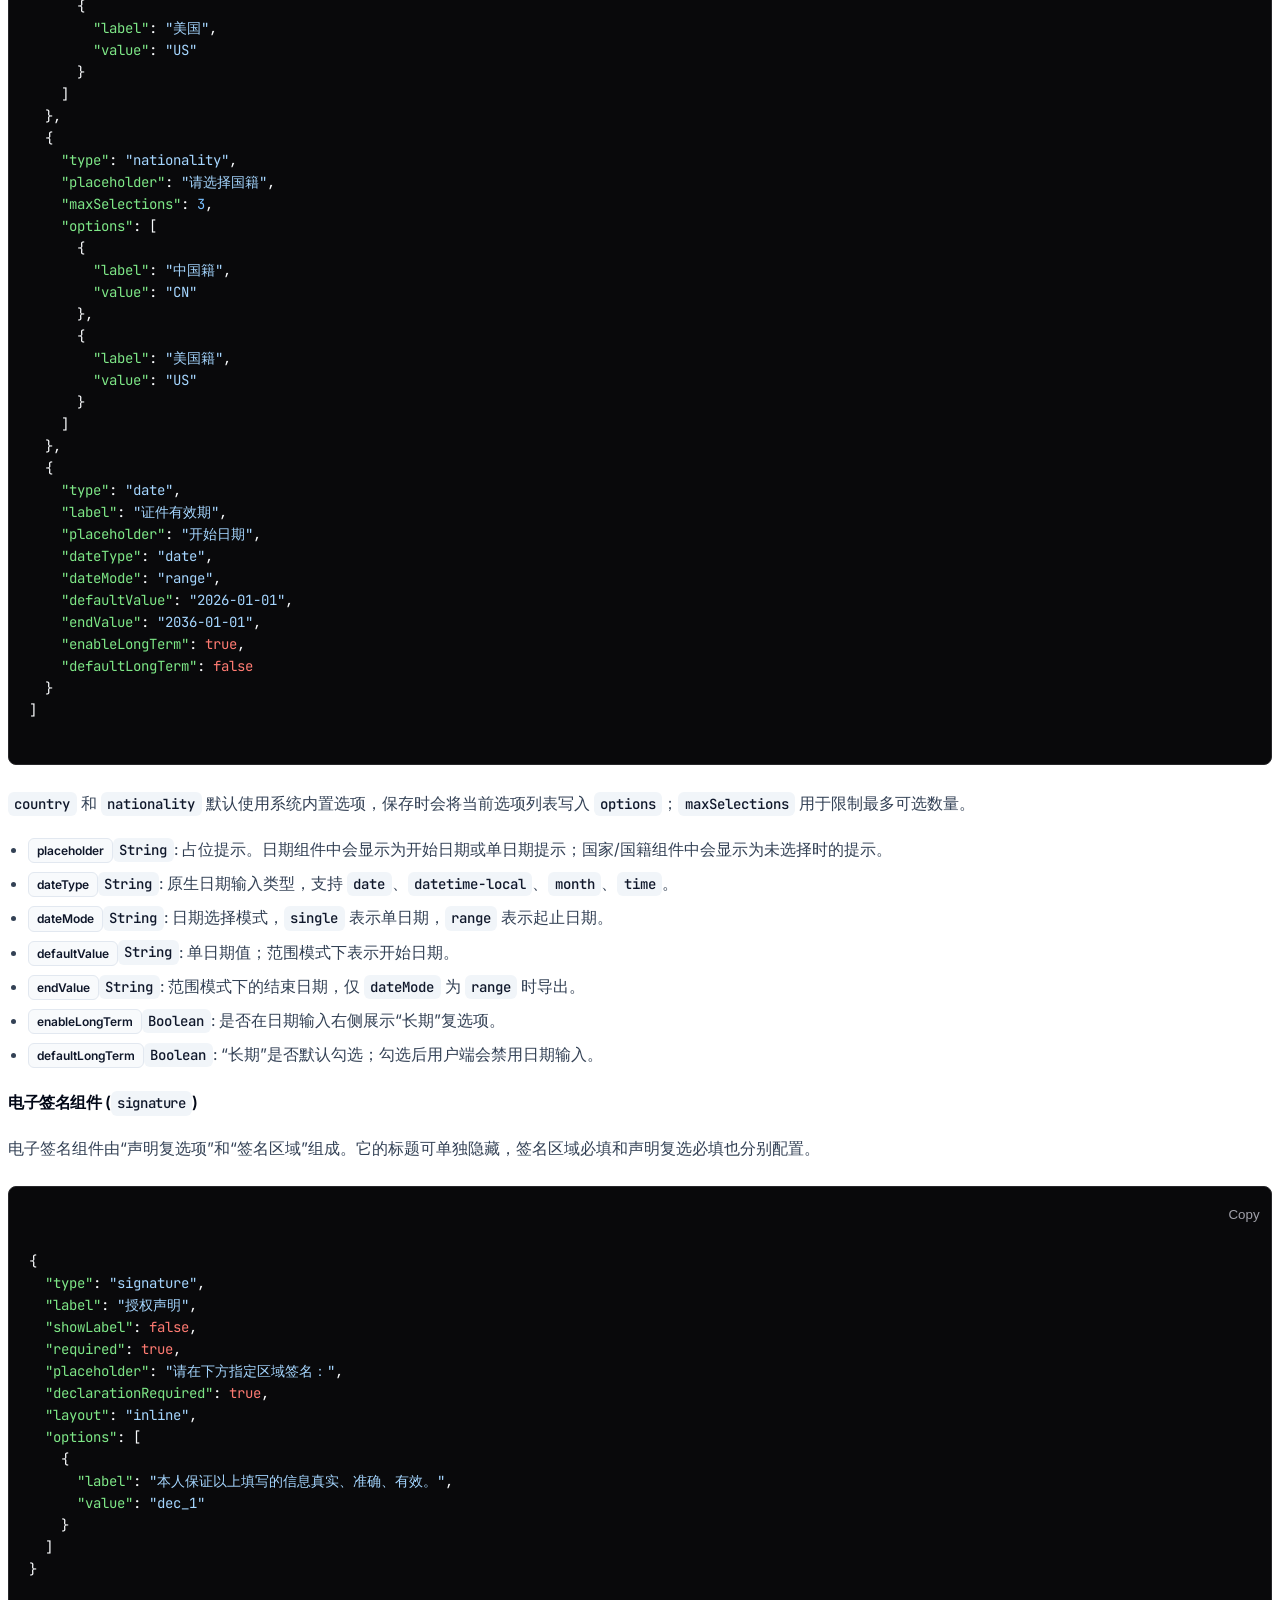
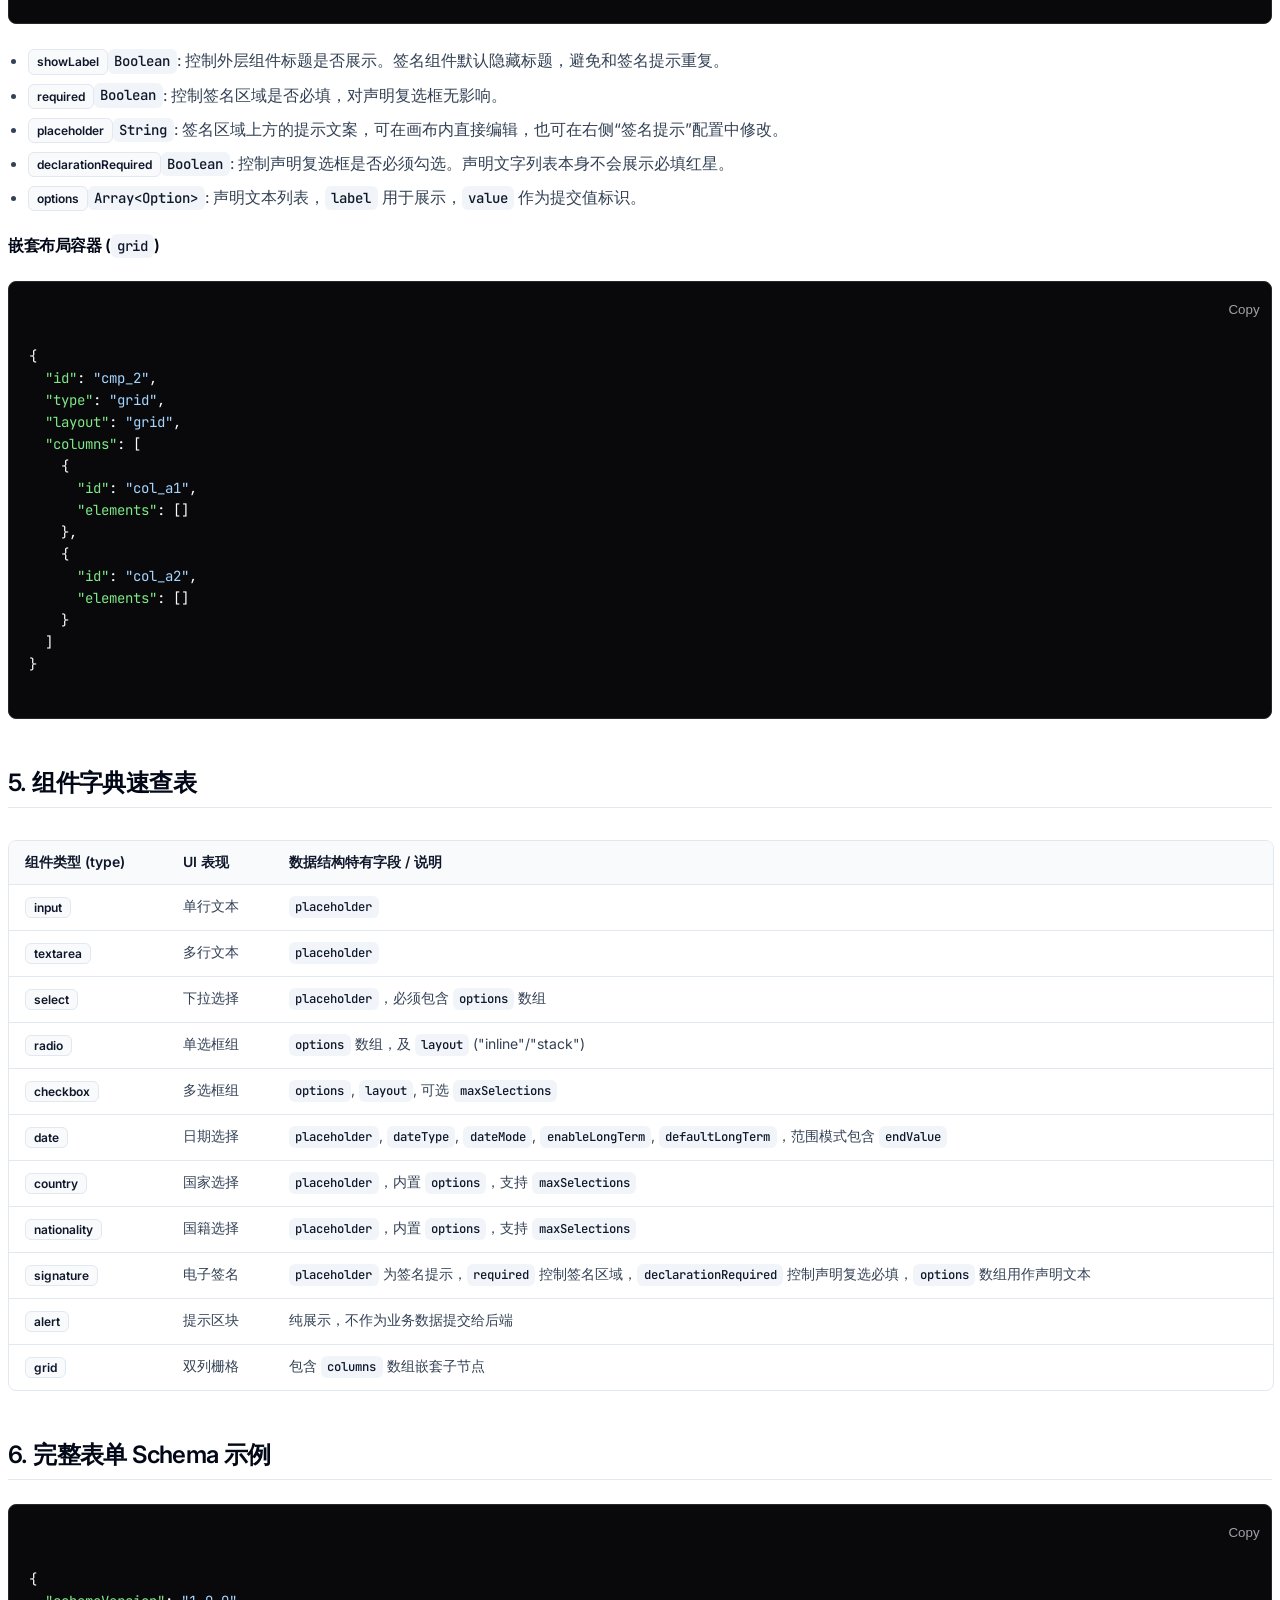
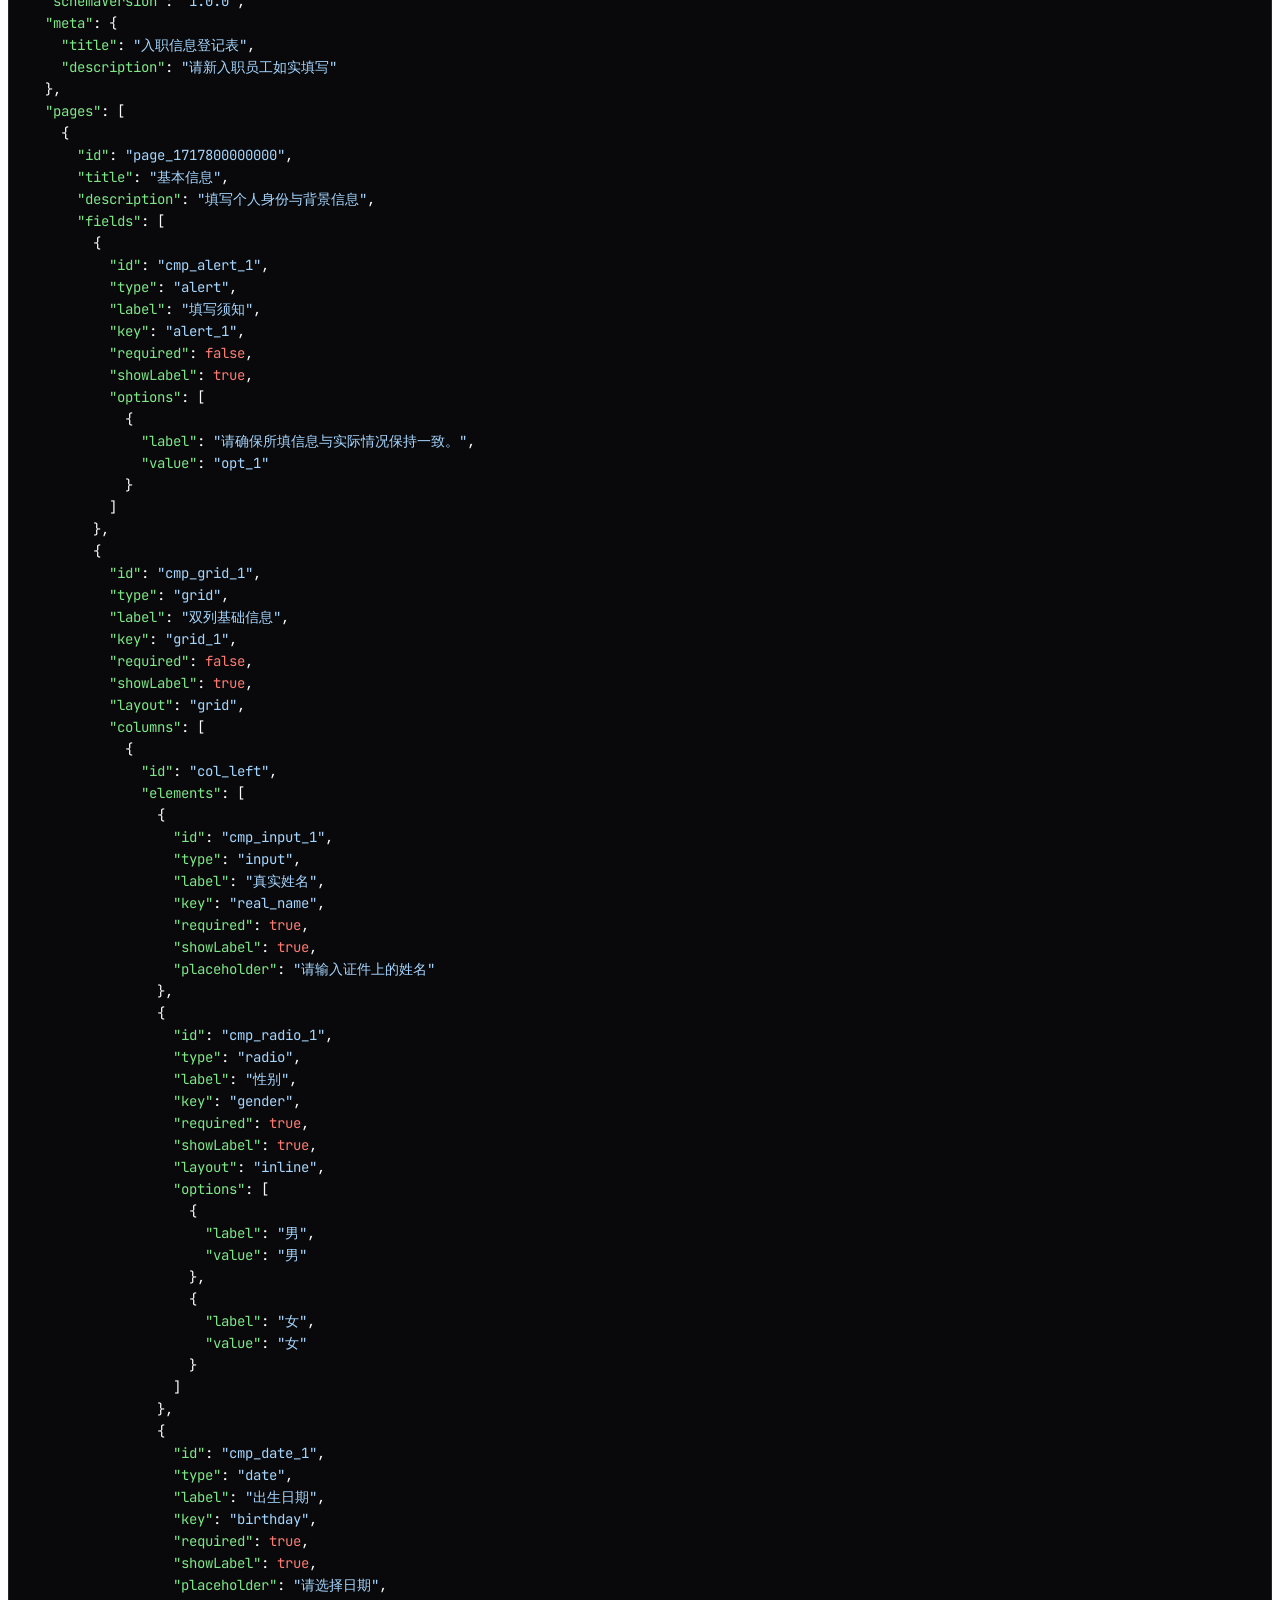
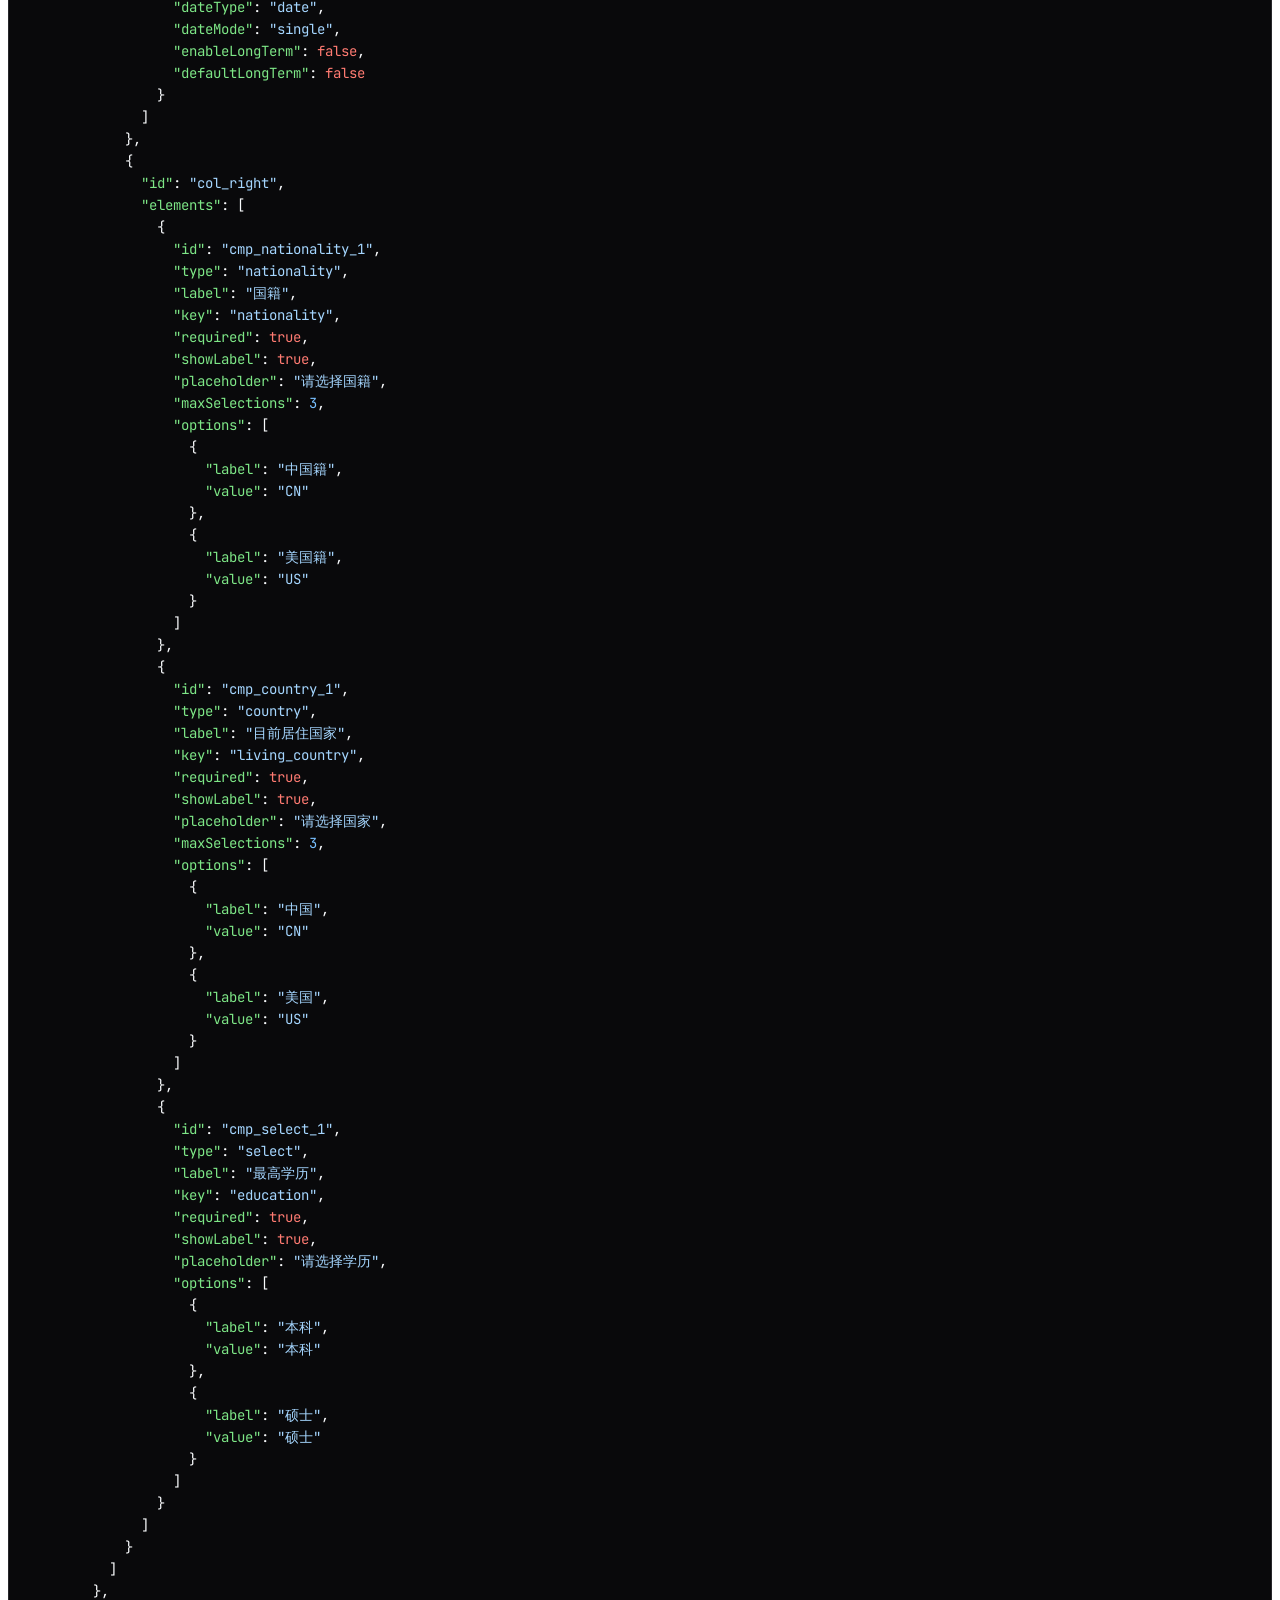
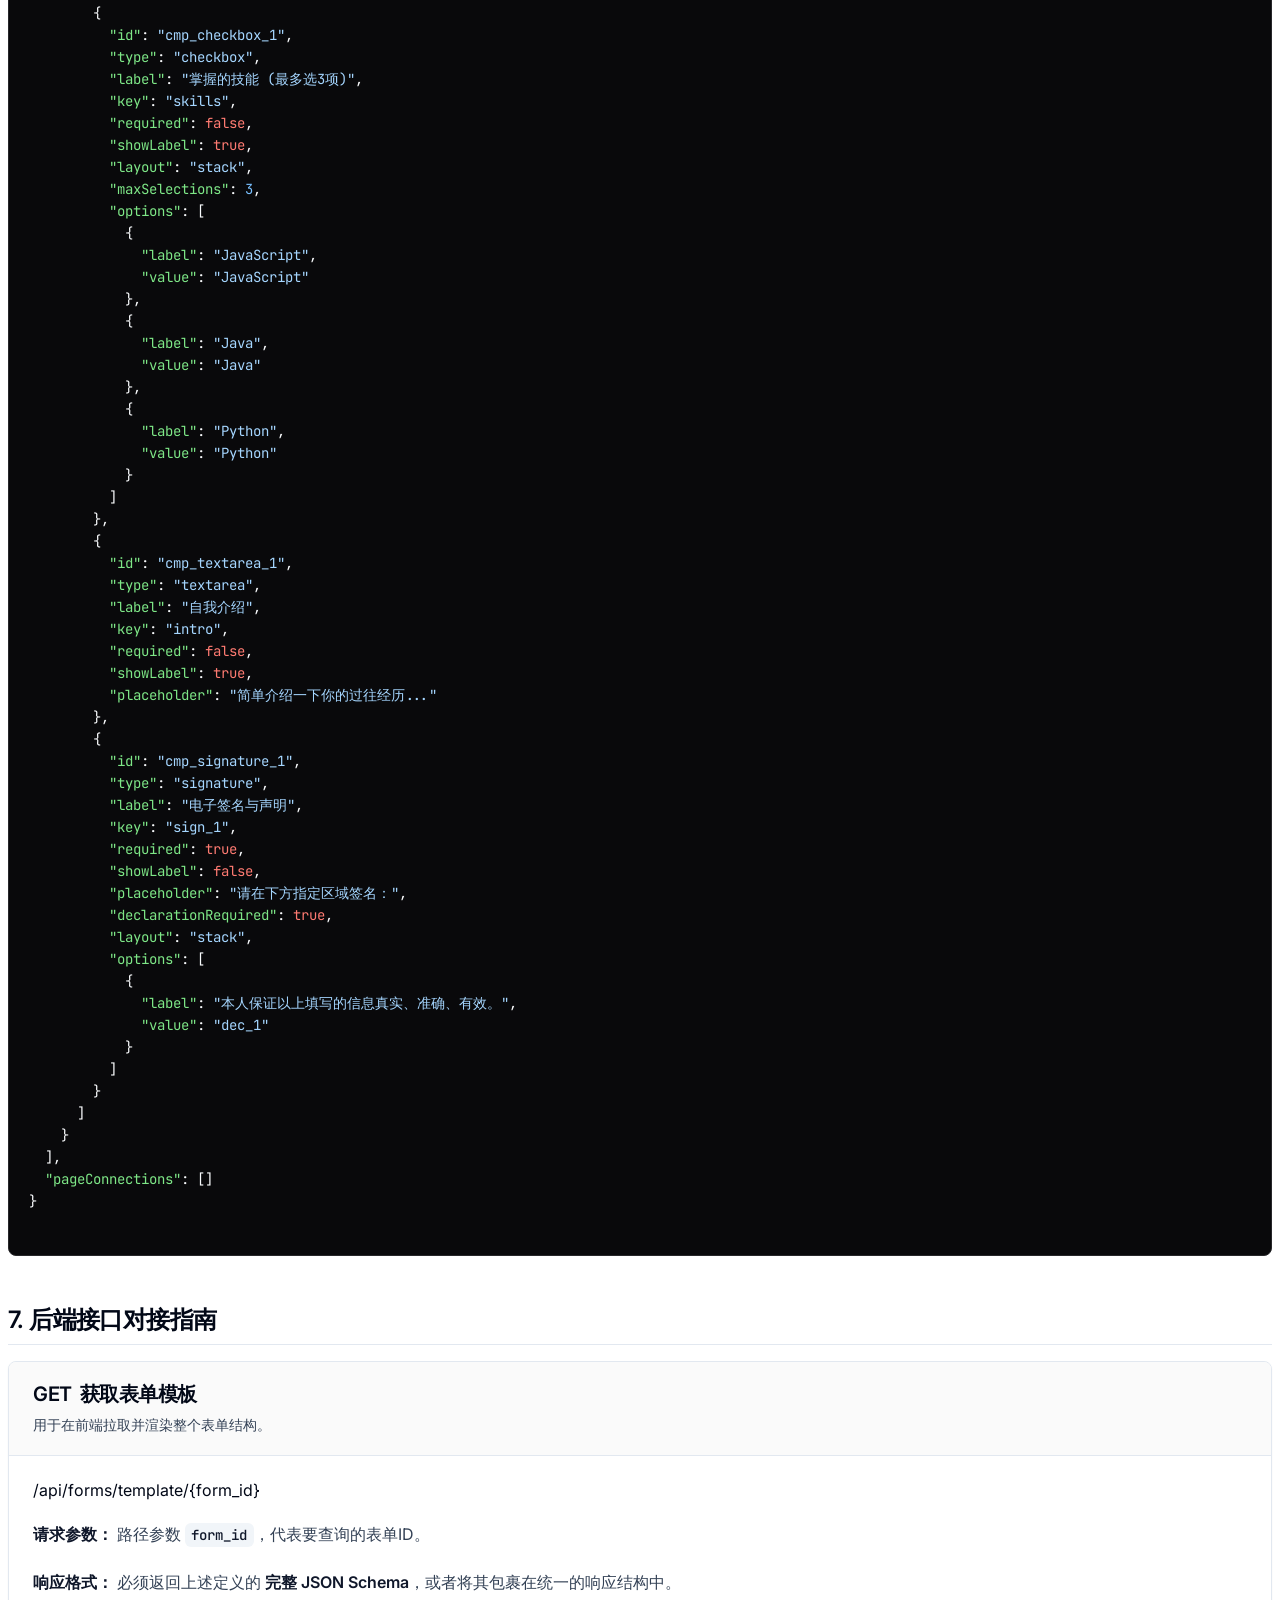
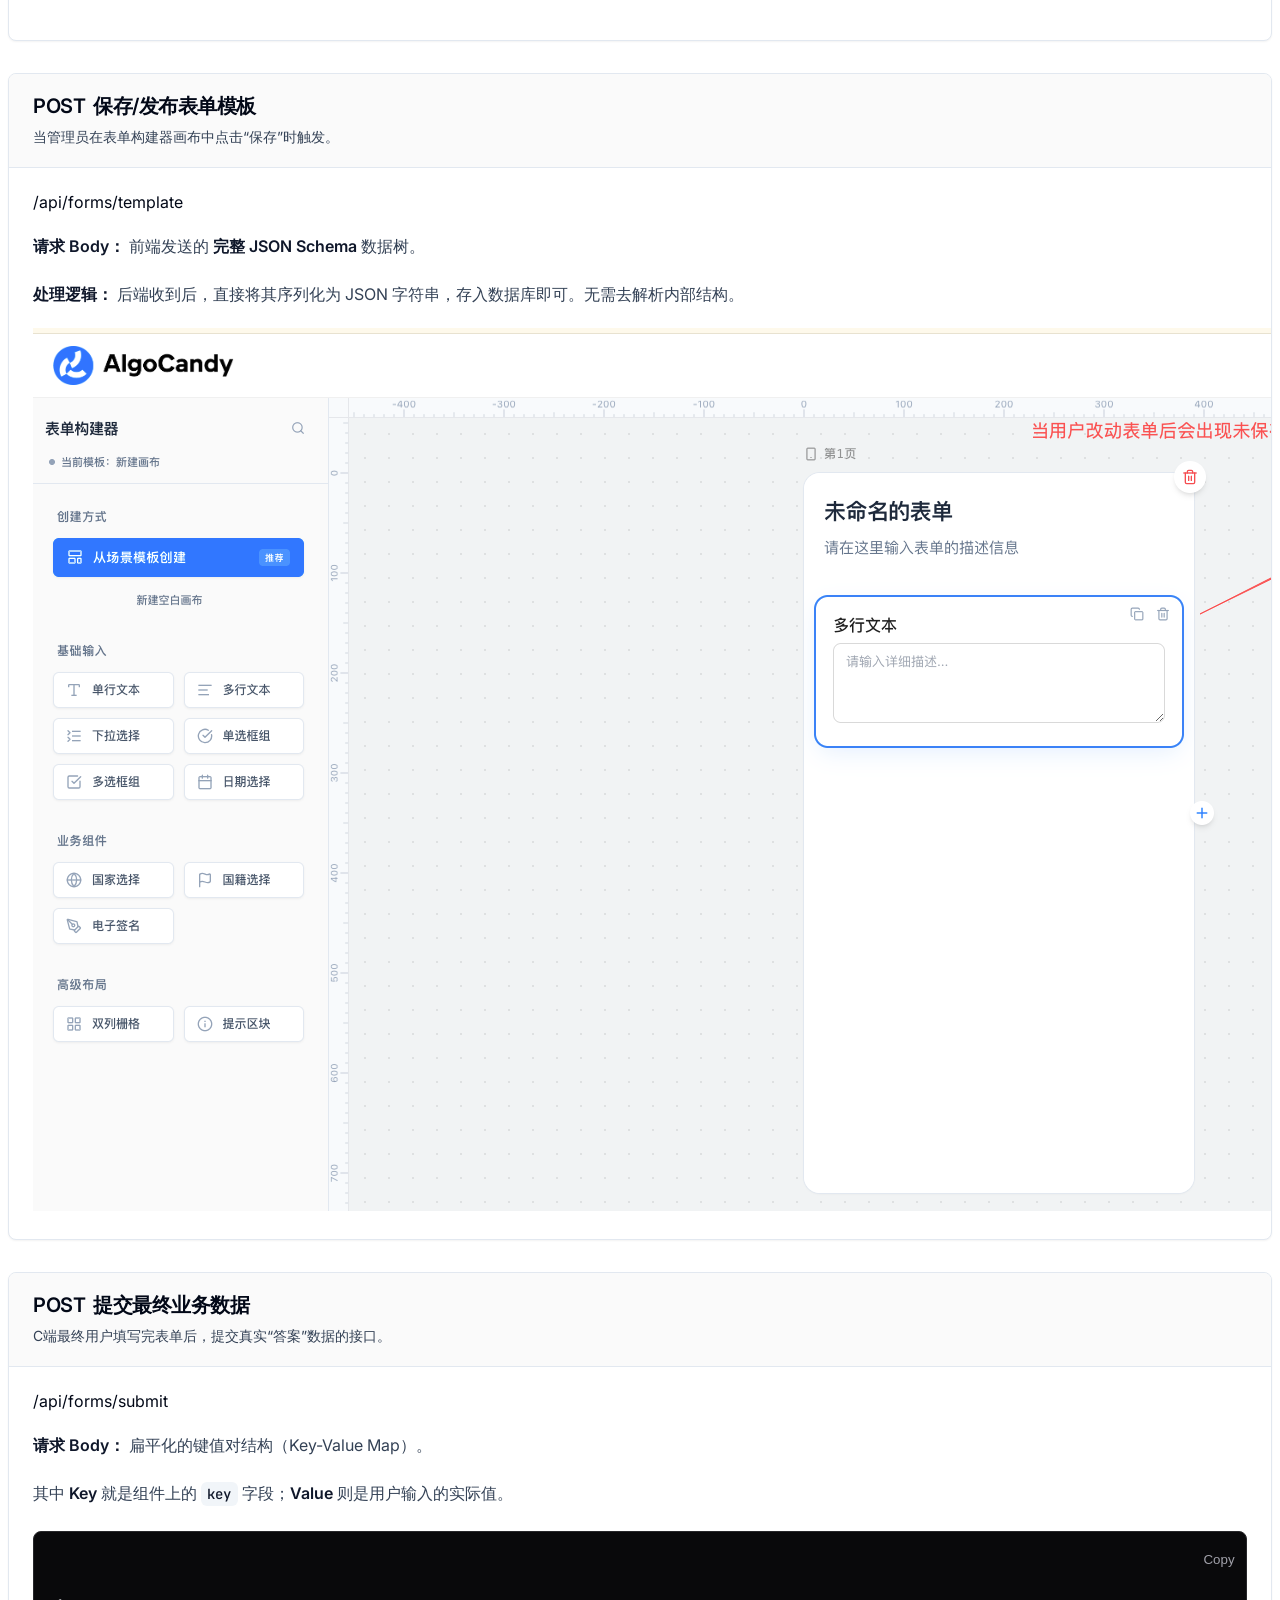
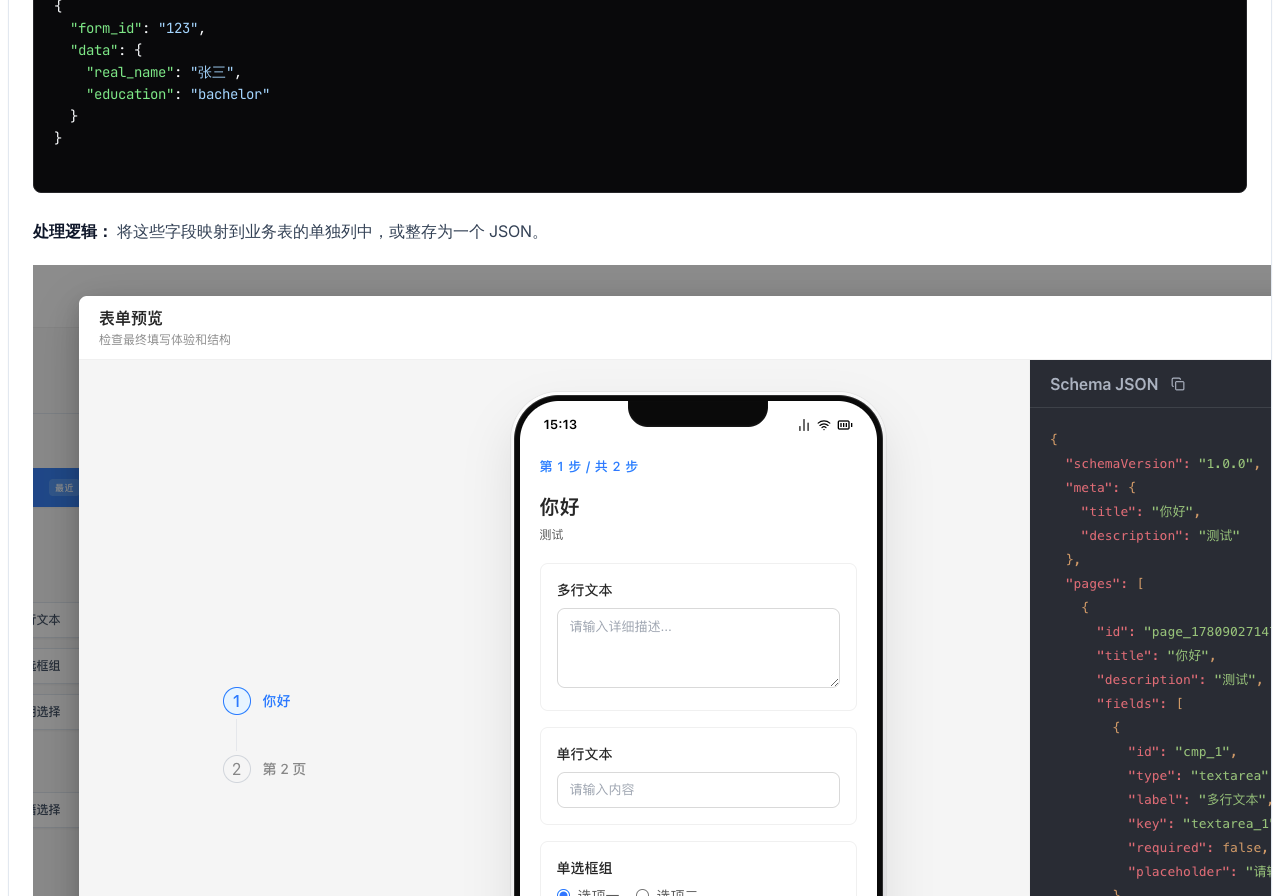
==== commit ca7dc535: "fix:bug" ====
--- a/docs/schema_doc.html
+++ b/docs/schema_doc.html
@@ -210,10 +210,6 @@
             color: #7ee787
         }
 
-        .syntax-comment {
-            color: #71717a
-        }
-
         .card {
             border-radius: .5rem;
             border: 1px solid #e2e8f0;
@@ -325,12 +321,8 @@
     <span class="syntax-key">"title"</span>: <span class="syntax-string">"用户入职登记表"</span>,
     <span class="syntax-key">"description"</span>: <span class="syntax-string">"请填写真实的个人信息"</span>
   },
-  <span class="syntax-key">"pages"</span>: [
-    <span class="syntax-comment">// 包含所有的页面和页面内的组件列表</span>
-  ],
-  <span class="syntax-key">"pageConnections"</span>: [
-    <span class="syntax-comment">// 预留的画布页面连线关系数据</span>
-  ]
+  <span class="syntax-key">"pages"</span>: [],
+  <span class="syntax-key">"pageConnections"</span>: []
 }
 
 </code></pre>
@@ -355,9 +347,7 @@
   <span class="syntax-key">"id"</span>: <span class="syntax-string">"page_1717800000000"</span>,
   <span class="syntax-key">"title"</span>: <span class="syntax-string">"第 1 页"</span>,
   <span class="syntax-key">"description"</span>: <span class="syntax-string">"页面副标题或说明"</span>,
-  <span class="syntax-key">"fields"</span>: [
-    <span class="syntax-comment">// 该页面内自上而下的所有表单组件</span>
-  ]
+  <span class="syntax-key">"fields"</span>: []
 }
 
 </code></pre>
@@ -380,8 +370,10 @@
   <span class="syntax-key">"label"</span>: <span class="syntax-string">"姓名"</span>,
   <span class="syntax-key">"key"</span>: <span class="syntax-string">"input_1"</span>,
   <span class="syntax-key">"required"</span>: <span class="syntax-boolean">true</span>,
+  <span class="syntax-key">"showLabel"</span>: <span class="syntax-boolean">true</span>,
   <span class="syntax-key">"help"</span>: <span class="syntax-string">"请与身份证保持一致"</span>,
-  <span class="syntax-key">"defaultValue"</span>: <span class="syntax-string">"张三"</span>}
+  <span class="syntax-key">"defaultValue"</span>: <span class="syntax-string">"张三"</span>
+}
 
 </code></pre>
             </div>
@@ -389,11 +381,12 @@
             <ul>
                 <li><strong><span class="badge">id</span></strong><code>String</code>: DOM 节点的唯一 ID，也是系统内的唯一标识。</li>
                 <li><strong><span class="badge">type</span></strong><code>String</code>: <strong>核心字段</strong>，决定了当前组件的类型。</li>
-                <li><strong><span class="badge">label</span></strong><code>String</code>: 组件在用户端显示的标题。</li>
+                <li><strong><span class="badge">label</span></strong><code>String</code>: 组件标题文本。即使标题被隐藏，该字段仍会保存，方便后台管理和后续恢复显示。</li>
                 <li><strong><span class="badge">key</span></strong><code>String</code>: <strong>后端入库的重要标识</strong>，建议后端基于此 Key 映射数据库字段。</li>
-                <li><strong><span class="badge">required</span></strong><code>Boolean</code>: 是否必填，控制前端校验拦截。</li>
-                <li><strong><span class="badge">help</span></strong><code>String</code>: <em>(可选)</em> 位于组件下方的辅助提示文本。</li>
-                <li><strong><span class="badge">defaultValue</span></strong><code>String|Array</code>: <em>(可选)</em> 组件的默认值。</li>
+                <li><strong><span class="badge">required</span></strong><code>Boolean</code>: 是否必填，控制前端校验拦截。对于 <code>signature</code> 组件，该字段只表示签名区域是否必填。</li>
+                <li><strong><span class="badge">showLabel</span></strong><code>Boolean</code>: 是否在用户端/预览端展示组件标题。默认 <code>true</code>；电子签名组件默认 <code>false</code>，通常由签名提示文案承担说明作用。</li>
+                <li><strong><span class="badge">help</span></strong><code>String</code>: <em>(可选)</em> 组件副标题，显示在标题旁边，可在画布中直接编辑。</li>
+                <li><strong><span class="badge">defaultValue</span></strong><code>String|Array</code>: <em>(可选)</em> 组件的默认值。多选组件会导出为 JSON 数组字符串，同时兼容数组或历史逗号分隔字符串导入。</li>
             </ul>
             <h2>4. 各组件特有属性</h2>
             <p>根据 <code>type</code> 的不同，组件还会携带特定的扩展属性。</p>
@@ -402,8 +395,14 @@
                 <pre><code>
 
 {
+  <span class="syntax-key">"id"</span>: <span class="syntax-string">"cmp_input_1"</span>,
   <span class="syntax-key">"type"</span>: <span class="syntax-string">"input"</span>,
-  <span class="syntax-comment">// 继承基础属性...</span><span class="syntax-key">"placeholder"</span>: <span class="syntax-string">"请输入内容"</span>}
+  <span class="syntax-key">"label"</span>: <span class="syntax-string">"姓名"</span>,
+  <span class="syntax-key">"key"</span>: <span class="syntax-string">"name"</span>,
+  <span class="syntax-key">"required"</span>: <span class="syntax-boolean">false</span>,
+  <span class="syntax-key">"showLabel"</span>: <span class="syntax-boolean">true</span>,
+  <span class="syntax-key">"placeholder"</span>: <span class="syntax-string">"请输入内容"</span>
+}
 
 </code></pre>
             </div>
@@ -429,20 +428,97 @@
 
 </code></pre>
             </div>
+            <p><code>select</code> 会额外保存 <code>placeholder</code>；<code>checkbox</code> 支持 <code>maxSelections</code> 限制最多选择数量；<code>radio</code> 与 <code>checkbox</code> 通过 <code>layout</code> 控制横向或纵向排列。</p>
             <h4>高级业务组件 (<code>country</code> / <code>nationality</code> / <code>date</code>)</h4>
             <div class="code-block-wrapper">
                 <pre><code>
 
+[
+  {
+    <span class="syntax-key">"type"</span>: <span class="syntax-string">"country"</span>,
+    <span class="syntax-key">"placeholder"</span>: <span class="syntax-string">"请选择国家"</span>,
+    <span class="syntax-key">"maxSelections"</span>: <span class="syntax-number">3</span>,
+    <span class="syntax-key">"options"</span>: [
+      {
+        <span class="syntax-key">"label"</span>: <span class="syntax-string">"中国"</span>,
+        <span class="syntax-key">"value"</span>: <span class="syntax-string">"CN"</span>
+      },
+      {
+        <span class="syntax-key">"label"</span>: <span class="syntax-string">"美国"</span>,
+        <span class="syntax-key">"value"</span>: <span class="syntax-string">"US"</span>
+      }
+    ]
+  },
+  {
+    <span class="syntax-key">"type"</span>: <span class="syntax-string">"nationality"</span>,
+    <span class="syntax-key">"placeholder"</span>: <span class="syntax-string">"请选择国籍"</span>,
+    <span class="syntax-key">"maxSelections"</span>: <span class="syntax-number">3</span>,
+    <span class="syntax-key">"options"</span>: [
+      {
+        <span class="syntax-key">"label"</span>: <span class="syntax-string">"中国籍"</span>,
+        <span class="syntax-key">"value"</span>: <span class="syntax-string">"CN"</span>
+      },
+      {
+        <span class="syntax-key">"label"</span>: <span class="syntax-string">"美国籍"</span>,
+        <span class="syntax-key">"value"</span>: <span class="syntax-string">"US"</span>
+      }
+    ]
+  },
+  {
+    <span class="syntax-key">"type"</span>: <span class="syntax-string">"date"</span>,
+    <span class="syntax-key">"label"</span>: <span class="syntax-string">"证件有效期"</span>,
+    <span class="syntax-key">"placeholder"</span>: <span class="syntax-string">"开始日期"</span>,
+    <span class="syntax-key">"dateType"</span>: <span class="syntax-string">"date"</span>,
+    <span class="syntax-key">"dateMode"</span>: <span class="syntax-string">"range"</span>,
+    <span class="syntax-key">"defaultValue"</span>: <span class="syntax-string">"2026-01-01"</span>,
+    <span class="syntax-key">"endValue"</span>: <span class="syntax-string">"2036-01-01"</span>,
+    <span class="syntax-key">"enableLongTerm"</span>: <span class="syntax-boolean">true</span>,
+    <span class="syntax-key">"defaultLongTerm"</span>: <span class="syntax-boolean">false</span>
+  }
+]
+
+</code></pre>
+            </div>
+            <p><code>country</code> 和 <code>nationality</code> 默认使用系统内置选项，保存时会将当前选项列表写入 <code>options</code>；<code>maxSelections</code> 用于限制最多可选数量。</p>
+            <ul>
+                <li><strong><span class="badge">placeholder</span></strong><code>String</code>: 占位提示。日期组件中会显示为开始日期或单日期提示；国家/国籍组件中会显示为未选择时的提示。</li>
+                <li><strong><span class="badge">dateType</span></strong><code>String</code>: 原生日期输入类型，支持 <code>date</code>、<code>datetime-local</code>、<code>month</code>、<code>time</code>。</li>
+                <li><strong><span class="badge">dateMode</span></strong><code>String</code>: 日期选择模式，<code>single</code> 表示单日期，<code>range</code> 表示起止日期。</li>
+                <li><strong><span class="badge">defaultValue</span></strong><code>String</code>: 单日期值；范围模式下表示开始日期。</li>
+                <li><strong><span class="badge">endValue</span></strong><code>String</code>: 范围模式下的结束日期，仅 <code>dateMode</code> 为 <code>range</code> 时导出。</li>
+                <li><strong><span class="badge">enableLongTerm</span></strong><code>Boolean</code>: 是否在日期输入右侧展示“长期”复选项。</li>
+                <li><strong><span class="badge">defaultLongTerm</span></strong><code>Boolean</code>: “长期”是否默认勾选；勾选后用户端会禁用日期输入。</li>
+            </ul>
+            <h4>电子签名组件 (<code>signature</code>)</h4>
+            <p>电子签名组件由“声明复选项”和“签名区域”组成。它的标题可单独隐藏，签名区域必填和声明复选必填也分别配置。</p>
+            <div class="code-block-wrapper">
+                <pre><code>
+
 {
-  <span class="syntax-key">"type"</span>: <span class="syntax-string">"country"</span>,
-  <span class="syntax-key">"maxSelections"</span>: <span class="syntax-number">3</span>,
+  <span class="syntax-key">"type"</span>: <span class="syntax-string">"signature"</span>,
+  <span class="syntax-key">"label"</span>: <span class="syntax-string">"授权声明"</span>,
+  <span class="syntax-key">"showLabel"</span>: <span class="syntax-boolean">false</span>,
+  <span class="syntax-key">"required"</span>: <span class="syntax-boolean">true</span>,
+  <span class="syntax-key">"placeholder"</span>: <span class="syntax-string">"请在下方指定区域签名："</span>,
+  <span class="syntax-key">"declarationRequired"</span>: <span class="syntax-boolean">true</span>,
+  <span class="syntax-key">"layout"</span>: <span class="syntax-string">"inline"</span>,
   <span class="syntax-key">"options"</span>: [
-    <span class="syntax-comment">/* 内置数据 */</span>
+    {
+      <span class="syntax-key">"label"</span>: <span class="syntax-string">"本人保证以上填写的信息真实、准确、有效。"</span>,
+      <span class="syntax-key">"value"</span>: <span class="syntax-string">"dec_1"</span>
+    }
   ]
 }
 
 </code></pre>
             </div>
+            <ul>
+                <li><strong><span class="badge">showLabel</span></strong><code>Boolean</code>: 控制外层组件标题是否展示。签名组件默认隐藏标题，避免和签名提示重复。</li>
+                <li><strong><span class="badge">required</span></strong><code>Boolean</code>: 控制签名区域是否必填，对声明复选框无影响。</li>
+                <li><strong><span class="badge">placeholder</span></strong><code>String</code>: 签名区域上方的提示文案，可在画布内直接编辑，也可在右侧“签名提示”配置中修改。</li>
+                <li><strong><span class="badge">declarationRequired</span></strong><code>Boolean</code>: 控制声明复选框是否必须勾选。声明文字列表本身不会展示必填红星。</li>
+                <li><strong><span class="badge">options</span></strong><code>Array&lt;Option&gt;</code>: 声明文本列表，<code>label</code> 用于展示，<code>value</code> 作为提交值标识。</li>
+            </ul>
             <h4>嵌套布局容器 (<code>grid</code>)</h4>
             <div class="code-block-wrapper">
                 <pre><code>
@@ -454,15 +530,11 @@
   <span class="syntax-key">"columns"</span>: [
     {
       <span class="syntax-key">"id"</span>: <span class="syntax-string">"col_a1"</span>,
-      <span class="syntax-key">"elements"</span>: [
-        <span class="syntax-comment">/* 左侧组件列表 */</span>
-      ]
+      <span class="syntax-key">"elements"</span>: []
     },
     {
       <span class="syntax-key">"id"</span>: <span class="syntax-string">"col_a2"</span>,
-      <span class="syntax-key">"elements"</span>: [
-        <span class="syntax-comment">/* 右侧组件列表 */</span>
-      ]
+      <span class="syntax-key">"elements"</span>: []
     }
   ]
 }
@@ -493,7 +565,7 @@
                         <tr>
                             <td><span class="badge font-mono">select</span></td>
                             <td>下拉选择</td>
-                            <td>必须包含 <code>options</code> 数组</td>
+                            <td><code>placeholder</code>，必须包含 <code>options</code> 数组</td>
                         </tr>
                         <tr>
                             <td><span class="badge font-mono">radio</span></td>
@@ -508,17 +580,22 @@
                         <tr>
                             <td><span class="badge font-mono">date</span></td>
                             <td>日期选择</td>
-                            <td><code>dateType</code> 和 <code>placeholder</code></td>
+                            <td><code>placeholder</code>, <code>dateType</code>, <code>dateMode</code>, <code>enableLongTerm</code>, <code>defaultLongTerm</code>，范围模式包含 <code>endValue</code></td>
                         </tr>
                         <tr>
                             <td><span class="badge font-mono">country</span></td>
                             <td>国家选择</td>
-                            <td>内置 <code>options</code>，支持 <code>maxSelections</code></td>
+                            <td><code>placeholder</code>，内置 <code>options</code>，支持 <code>maxSelections</code></td>
+                        </tr>
+                        <tr>
+                            <td><span class="badge font-mono">nationality</span></td>
+                            <td>国籍选择</td>
+                            <td><code>placeholder</code>，内置 <code>options</code>，支持 <code>maxSelections</code></td>
                         </tr>
                         <tr>
                             <td><span class="badge font-mono">signature</span></td>
                             <td>电子签名</td>
-                            <td><code>options</code> 数组用作声明文本</td>
+                            <td><code>placeholder</code> 为签名提示，<code>required</code> 控制签名区域，<code>declarationRequired</code> 控制声明复选必填，<code>options</code> 数组用作声明文本</td>
                         </tr>
                         <tr>
                             <td><span class="badge font-mono">alert</span></td>
@@ -553,6 +630,9 @@
           <span class="syntax-key">"id"</span>: <span class="syntax-string">"cmp_alert_1"</span>,
           <span class="syntax-key">"type"</span>: <span class="syntax-string">"alert"</span>,
           <span class="syntax-key">"label"</span>: <span class="syntax-string">"填写须知"</span>,
+          <span class="syntax-key">"key"</span>: <span class="syntax-string">"alert_1"</span>,
+          <span class="syntax-key">"required"</span>: <span class="syntax-boolean">false</span>,
+          <span class="syntax-key">"showLabel"</span>: <span class="syntax-boolean">true</span>,
           <span class="syntax-key">"options"</span>: [
             {
               <span class="syntax-key">"label"</span>: <span class="syntax-string">"请确保所填信息与实际情况保持一致。"</span>,
@@ -564,6 +644,9 @@
           <span class="syntax-key">"id"</span>: <span class="syntax-string">"cmp_grid_1"</span>,
           <span class="syntax-key">"type"</span>: <span class="syntax-string">"grid"</span>,
           <span class="syntax-key">"label"</span>: <span class="syntax-string">"双列基础信息"</span>,
+          <span class="syntax-key">"key"</span>: <span class="syntax-string">"grid_1"</span>,
+          <span class="syntax-key">"required"</span>: <span class="syntax-boolean">false</span>,
+          <span class="syntax-key">"showLabel"</span>: <span class="syntax-boolean">true</span>,
           <span class="syntax-key">"layout"</span>: <span class="syntax-string">"grid"</span>,
           <span class="syntax-key">"columns"</span>: [
             {
@@ -575,6 +658,7 @@
                   <span class="syntax-key">"label"</span>: <span class="syntax-string">"真实姓名"</span>,
                   <span class="syntax-key">"key"</span>: <span class="syntax-string">"real_name"</span>,
                   <span class="syntax-key">"required"</span>: <span class="syntax-boolean">true</span>,
+                  <span class="syntax-key">"showLabel"</span>: <span class="syntax-boolean">true</span>,
                   <span class="syntax-key">"placeholder"</span>: <span class="syntax-string">"请输入证件上的姓名"</span>
                 },
                 {
@@ -583,6 +667,7 @@
                   <span class="syntax-key">"label"</span>: <span class="syntax-string">"性别"</span>,
                   <span class="syntax-key">"key"</span>: <span class="syntax-string">"gender"</span>,
                   <span class="syntax-key">"required"</span>: <span class="syntax-boolean">true</span>,
+                  <span class="syntax-key">"showLabel"</span>: <span class="syntax-boolean">true</span>,
                   <span class="syntax-key">"layout"</span>: <span class="syntax-string">"inline"</span>,
                   <span class="syntax-key">"options"</span>: [
                     {
@@ -601,7 +686,12 @@
                   <span class="syntax-key">"label"</span>: <span class="syntax-string">"出生日期"</span>,
                   <span class="syntax-key">"key"</span>: <span class="syntax-string">"birthday"</span>,
                   <span class="syntax-key">"required"</span>: <span class="syntax-boolean">true</span>,
-                  <span class="syntax-key">"dateType"</span>: <span class="syntax-string">"date"</span>
+                  <span class="syntax-key">"showLabel"</span>: <span class="syntax-boolean">true</span>,
+                  <span class="syntax-key">"placeholder"</span>: <span class="syntax-string">"请选择日期"</span>,
+                  <span class="syntax-key">"dateType"</span>: <span class="syntax-string">"date"</span>,
+                  <span class="syntax-key">"dateMode"</span>: <span class="syntax-string">"single"</span>,
+                  <span class="syntax-key">"enableLongTerm"</span>: <span class="syntax-boolean">false</span>,
+                  <span class="syntax-key">"defaultLongTerm"</span>: <span class="syntax-boolean">false</span>
                 }
               ]
             },
@@ -614,7 +704,19 @@
                   <span class="syntax-key">"label"</span>: <span class="syntax-string">"国籍"</span>,
                   <span class="syntax-key">"key"</span>: <span class="syntax-string">"nationality"</span>,
                   <span class="syntax-key">"required"</span>: <span class="syntax-boolean">true</span>,
-                  <span class="syntax-key">"options"</span>: []
+                  <span class="syntax-key">"showLabel"</span>: <span class="syntax-boolean">true</span>,
+                  <span class="syntax-key">"placeholder"</span>: <span class="syntax-string">"请选择国籍"</span>,
+                  <span class="syntax-key">"maxSelections"</span>: <span class="syntax-number">3</span>,
+                  <span class="syntax-key">"options"</span>: [
+                    {
+                      <span class="syntax-key">"label"</span>: <span class="syntax-string">"中国籍"</span>,
+                      <span class="syntax-key">"value"</span>: <span class="syntax-string">"CN"</span>
+                    },
+                    {
+                      <span class="syntax-key">"label"</span>: <span class="syntax-string">"美国籍"</span>,
+                      <span class="syntax-key">"value"</span>: <span class="syntax-string">"US"</span>
+                    }
+                  ]
                 },
                 {
                   <span class="syntax-key">"id"</span>: <span class="syntax-string">"cmp_country_1"</span>,
@@ -622,7 +724,19 @@
                   <span class="syntax-key">"label"</span>: <span class="syntax-string">"目前居住国家"</span>,
                   <span class="syntax-key">"key"</span>: <span class="syntax-string">"living_country"</span>,
                   <span class="syntax-key">"required"</span>: <span class="syntax-boolean">true</span>,
-                  <span class="syntax-key">"options"</span>: []
+                  <span class="syntax-key">"showLabel"</span>: <span class="syntax-boolean">true</span>,
+                  <span class="syntax-key">"placeholder"</span>: <span class="syntax-string">"请选择国家"</span>,
+                  <span class="syntax-key">"maxSelections"</span>: <span class="syntax-number">3</span>,
+                  <span class="syntax-key">"options"</span>: [
+                    {
+                      <span class="syntax-key">"label"</span>: <span class="syntax-string">"中国"</span>,
+                      <span class="syntax-key">"value"</span>: <span class="syntax-string">"CN"</span>
+                    },
+                    {
+                      <span class="syntax-key">"label"</span>: <span class="syntax-string">"美国"</span>,
+                      <span class="syntax-key">"value"</span>: <span class="syntax-string">"US"</span>
+                    }
+                  ]
                 },
                 {
                   <span class="syntax-key">"id"</span>: <span class="syntax-string">"cmp_select_1"</span>,
@@ -630,6 +744,8 @@
                   <span class="syntax-key">"label"</span>: <span class="syntax-string">"最高学历"</span>,
                   <span class="syntax-key">"key"</span>: <span class="syntax-string">"education"</span>,
                   <span class="syntax-key">"required"</span>: <span class="syntax-boolean">true</span>,
+                  <span class="syntax-key">"showLabel"</span>: <span class="syntax-boolean">true</span>,
+                  <span class="syntax-key">"placeholder"</span>: <span class="syntax-string">"请选择学历"</span>,
                   <span class="syntax-key">"options"</span>: [
                     {
                       <span class="syntax-key">"label"</span>: <span class="syntax-string">"本科"</span>,
@@ -651,6 +767,7 @@
           <span class="syntax-key">"label"</span>: <span class="syntax-string">"掌握的技能 (最多选3项)"</span>,
           <span class="syntax-key">"key"</span>: <span class="syntax-string">"skills"</span>,
           <span class="syntax-key">"required"</span>: <span class="syntax-boolean">false</span>,
+          <span class="syntax-key">"showLabel"</span>: <span class="syntax-boolean">true</span>,
           <span class="syntax-key">"layout"</span>: <span class="syntax-string">"stack"</span>,
           <span class="syntax-key">"maxSelections"</span>: <span class="syntax-number">3</span>,
           <span class="syntax-key">"options"</span>: [
@@ -674,6 +791,7 @@
           <span class="syntax-key">"label"</span>: <span class="syntax-string">"自我介绍"</span>,
           <span class="syntax-key">"key"</span>: <span class="syntax-string">"intro"</span>,
           <span class="syntax-key">"required"</span>: <span class="syntax-boolean">false</span>,
+          <span class="syntax-key">"showLabel"</span>: <span class="syntax-boolean">true</span>,
           <span class="syntax-key">"placeholder"</span>: <span class="syntax-string">"简单介绍一下你的过往经历..."</span>
         },
         {
@@ -682,6 +800,9 @@
           <span class="syntax-key">"label"</span>: <span class="syntax-string">"电子签名与声明"</span>,
           <span class="syntax-key">"key"</span>: <span class="syntax-string">"sign_1"</span>,
           <span class="syntax-key">"required"</span>: <span class="syntax-boolean">true</span>,
+          <span class="syntax-key">"showLabel"</span>: <span class="syntax-boolean">false</span>,
+          <span class="syntax-key">"placeholder"</span>: <span class="syntax-string">"请在下方指定区域签名："</span>,
+          <span class="syntax-key">"declarationRequired"</span>: <span class="syntax-boolean">true</span>,
           <span class="syntax-key">"layout"</span>: <span class="syntax-string">"stack"</span>,
           <span class="syntax-key">"options"</span>: [
             {
@@ -814,4 +935,4 @@
     </script>
 </body>
 
-</html>+</html>
